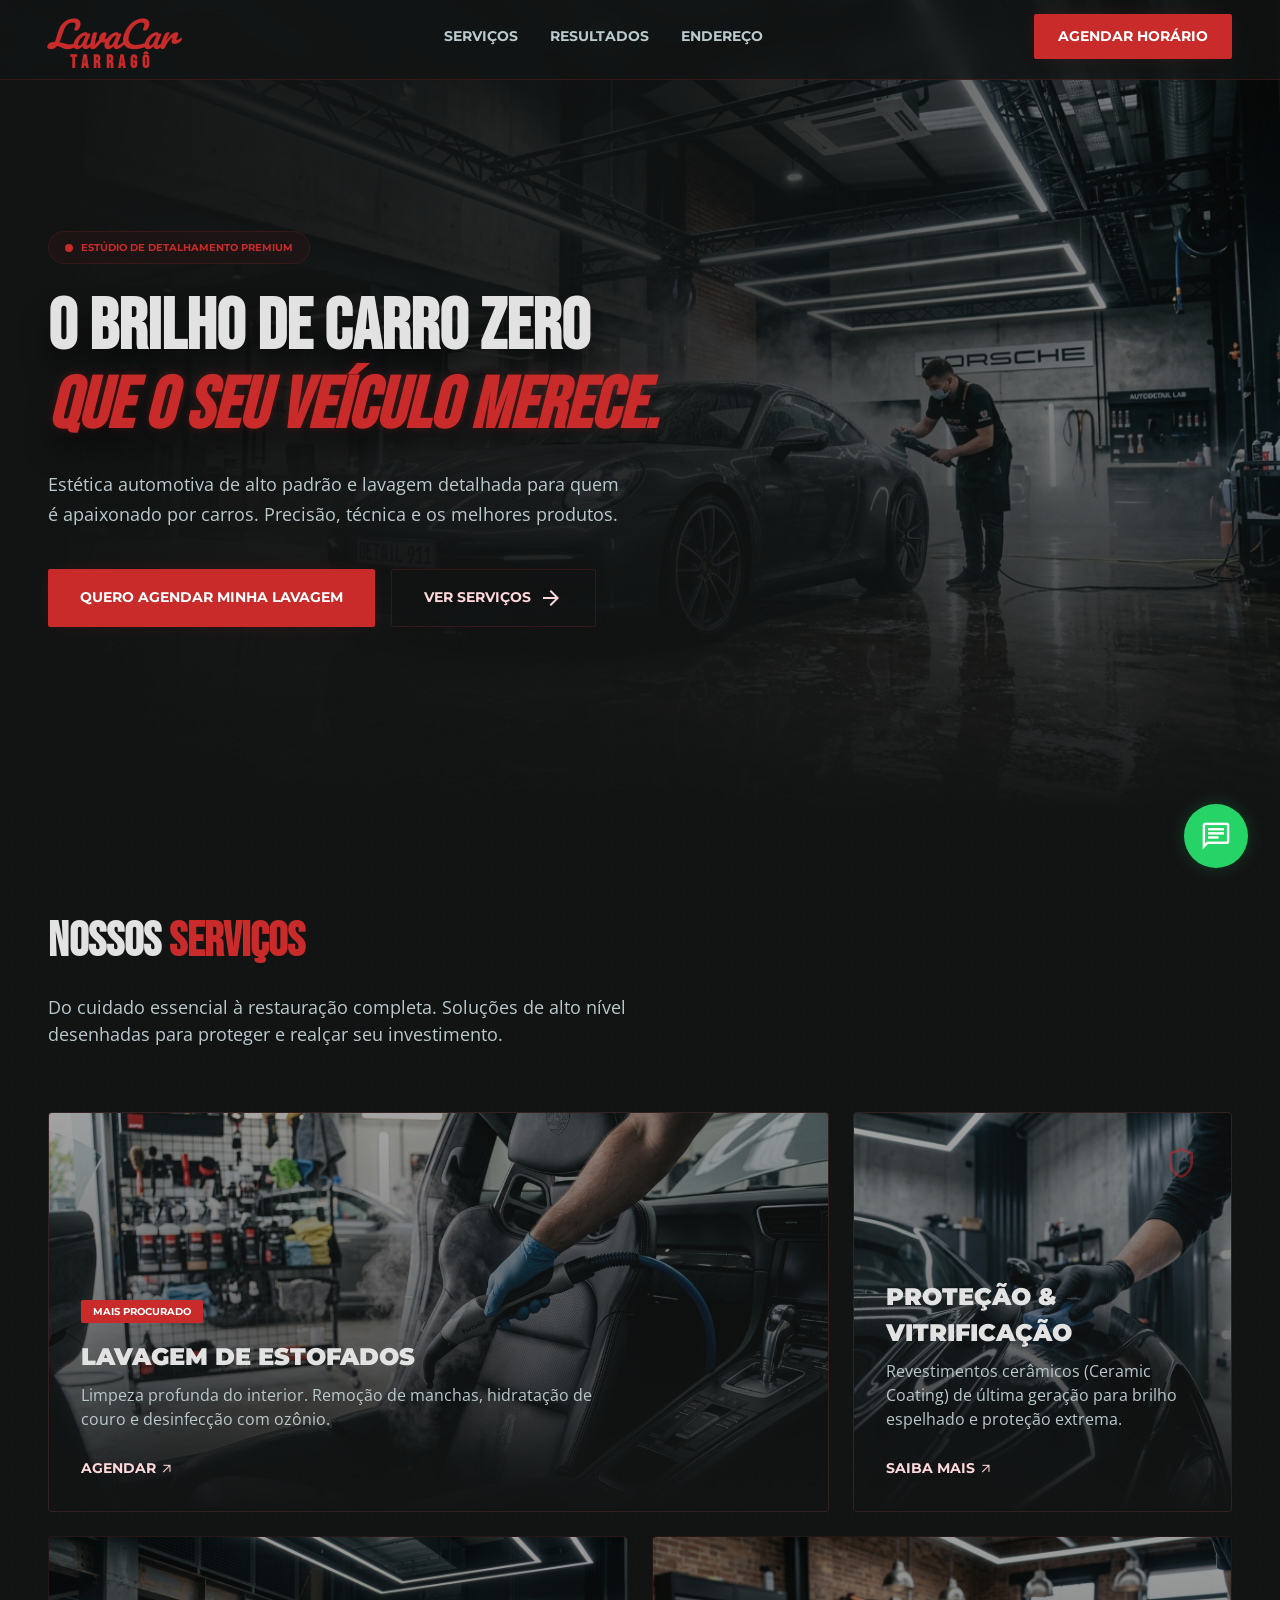
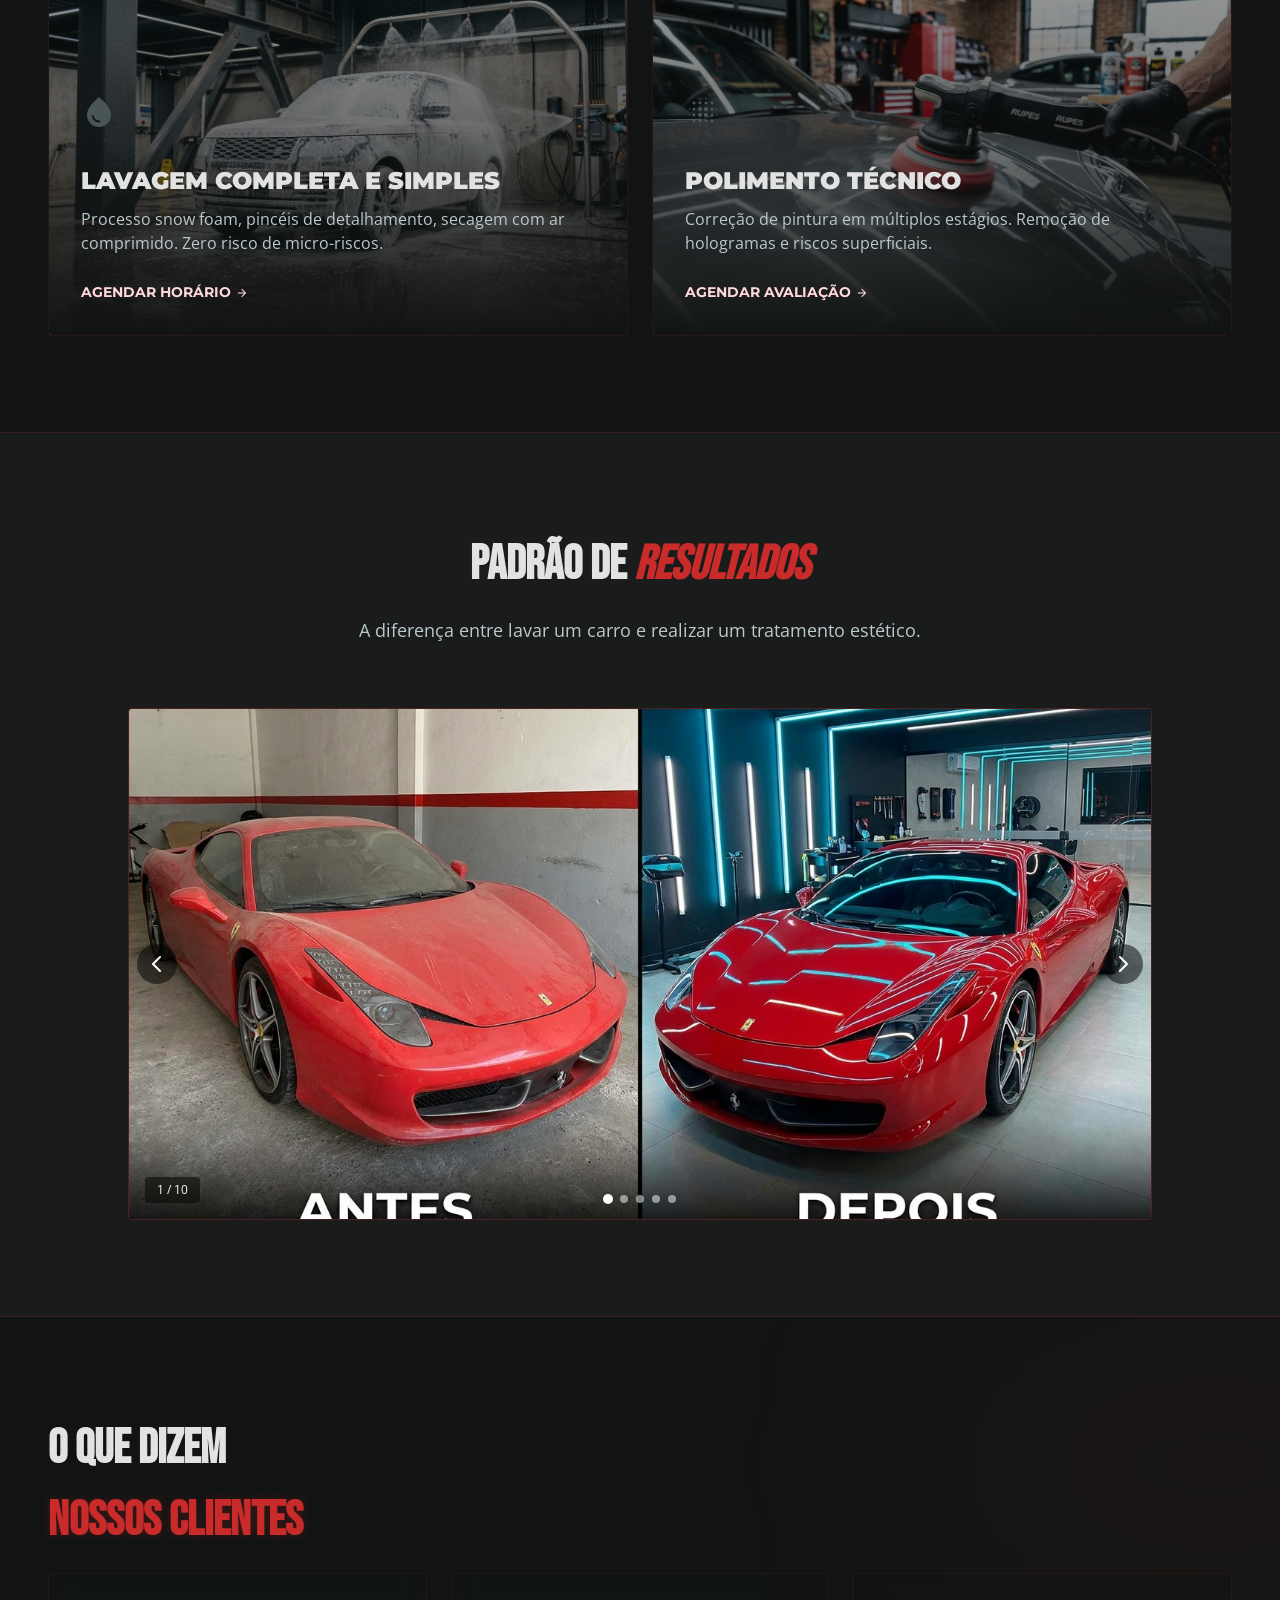
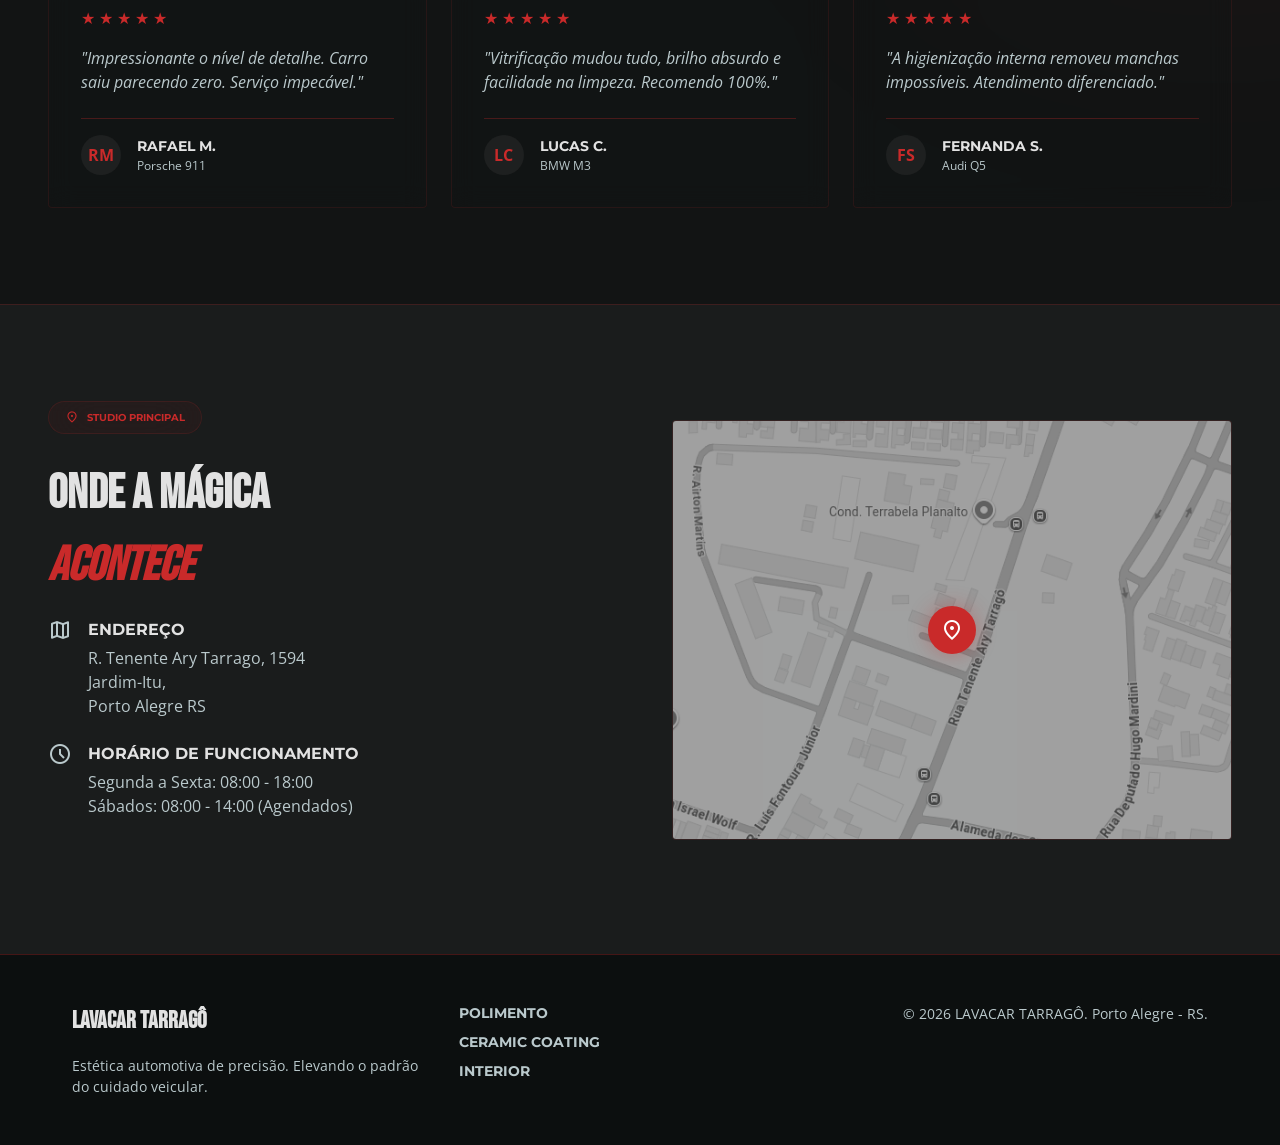
==== index.html @ db08a374 "feat: adiciona menu sanduiche" ====
<!DOCTYPE html>
<html lang="pt-BR">
<head>
<meta charset="UTF-8">
<meta name="viewport" content="width=device-width, initial-scale=1.0, viewport-fit=cover">
<title>Lavacar Tarragô | Estética Automotiva Premium</title>
<!-- Fonts & Icons -->
<link href="https://fonts.googleapis.com/css2?family=Bebas+Neue&family=Montserrat:wght@400;700;900&family=Open+Sans:wght@400;600;700&display=swap" rel="stylesheet">
<link href="https://fonts.googleapis.com/css2?family=Material+Symbols+Outlined:wght,FILL@100..700,0..1&display=swap" rel="stylesheet">
<link href="https://fonts.googleapis.com/css2?family=Pacifico&display=swap" rel="stylesheet">
<link rel="stylesheet" href="./src/css/reset.css">
<link rel="stylesheet" href="./src/css/style.css">
<link rel="stylesheet" href="./src/css/responsivo.css">
</head>
<body>

<!-- ===== HEADER ===== -->
<header id="header" class="header">
  <div class="container header-inner">
    <a href="#" class="logo-box">
      <span class="logo">LavaCar</span>
      <span class="logo2">TARRAGÔ</span>
    </a>
    <nav class="nav">
      <a href="#servicos" class="nav-link">Serviços</a>
      <a href="#resultados" class="nav-link">Resultados</a>
      <a href="#endereço" class="nav-link">Endereço</a>
    </nav>
    <button class="btn-primary desktop-only" data-wa="agendar horario">Agendar Horário</button>
    <button id="mobileBtn" class="btn-mobile"><span class="material-symbols-outlined">menu</span></button>
  </div>
</header>

<!-- ===== HERO ===== -->
<section class="hero">
  <div class="hero-bg">
    <div class="hero-overlay-b"></div>
    <div class="hero-overlay-t"></div>
    <img src="./src/imagens/landing.jpg" class="hero-img" alt="Carro sendo lavado">
  </div>
  <div class="container hero-content">
    <div class="hero-text">
      <div class="badge-brand">
        <span class="badge-dot"></span>
        <span class="badge-text">Estúdio de Detalhamento Premium</span>
      </div>
      <h1 class="hero-title">
        O brilho de carro zero <br>
        <span class="txt-brand txt-glow italic">que o seu veículo merece.</span>
      </h1>
      <p class="hero-desc">
        Estética automotiva de alto padrão e lavagem detalhada para quem é apaixonado por carros. 
        Precisão, técnica e os melhores produtos.
      </p>
      <div class="hero-actions">
        <button class="btn-primary btn-large" data-wa="quero agendar minha lavagem">Quero agendar minha lavagem</button>
        <a href="#servicos" class="btn-sec">
          Ver Serviços 
          <span class="material-symbols-outlined ico-arrow">arrow_forward</span>
        </a>
      </div>
    </div>
  </div>
</section>

<!-- ===== SERVICES ===== -->
<section class="sec-services carbon-bg" id="servicos">
  <div class="container">
    <div class="sec-header">
      <h2 class="sec-title">
        Nossos <span class="txt-brand">Serviços</span>
      </h2>
      <p class="sec-desc">
        Do cuidado essencial à restauração completa. Soluções de alto nível desenhadas para proteger e realçar seu investimento.
      </p>
    </div>
    <div class="services-grid">
      <!-- Higienização -->
      <div class="card-feat service-lg">
        <img src="./src/imagens/higienizacao.jpg" class="card-bg-img" alt="Higienização detalhada de estofados">
        <div class="card-overlay"></div>
        <div class="card-content">
          <div class="badge-primary">Mais Procurado</div>
          <h3 class="card-title">Lavagem de Estofados</h3>
          <p class="card-desc">Limpeza profunda do interior. Remoção de manchas, hidratação de couro e desinfecção com ozônio.</p>
          <button class="link-service" data-wa="quero agendar minha lavagem">Agendar <span class="material-symbols-outlined ico-sm">arrow_outward</span></button>
        </div>
      </div>
      <!-- Proteção -->
      <div class="glass-brand service-sm">
        <img src="./src/imagens/vitrificacao.jpg" class="card-bg-img" alt="Proteção e Vitrificação de pintura">
        <div class="card-overlay"></div>
        <div class="card-icon-top">
          <span class="material-symbols-outlined">shield</span>
        </div>
        <div class="card-content">
          <h3 class="card-title">Proteção &amp; Vitrificação</h3>
          <p class="card-desc">Revestimentos cerâmicos (Ceramic Coating) de última geração para brilho espelhado e proteção extrema.</p>
          <button class="link-service" data-wa="protecao e vitrificacao">Saiba Mais <span class="material-symbols-outlined ico-sm">arrow_outward</span></button>
        </div>
      </div>
      <!-- Lavagem Premium -->
      <div class="card-mini service-half">
        <img src="./src/imagens/lavagem.jpg" class="card-bg-img" alt="Lavagem Premium Detalhada">
        <div class="card-overlay"></div>
        <div class="card-content">
          <div class="ico-service">water_drop</div>
          <h3 class="card-title">Lavagem Completa e Simples</h3>
          <p class="card-desc">Processo snow foam, pincéis de detalhamento, secagem com ar comprimido. Zero risco de micro-riscos.</p>
          <button class="link-service" data-wa="agendar horario">Agendar horário <span class="material-symbols-outlined ico-sm">arrow_forward</span></button>
        </div>
      </div>
      <!-- Polimento -->
      <div class="card-mini service-half">
        <img src="./src/imagens/polimento.jpg" class="card-bg-img" alt="Polimento Técnico e Correção de Pintura">
        <div class="card-overlay"></div>
        <div class="card-content">
          <div class="ico-service">blur_on</div>
          <h3 class="card-title">Polimento Técnico</h3>
          <p class="card-desc">Correção de pintura em múltiplos estágios. Remoção de hologramas e riscos superficiais.</p>
          <button class="link-service" data-wa="agendar horario">Agendar avaliação <span class="material-symbols-outlined ico-sm">arrow_forward</span></button>
        </div>
      </div>
    </div>
  </div>
</section>

<!-- ===== BEFORE & AFTER ===== -->
<section class="sec-results" id="resultados">
  <div class="container">
    <div class="sec-header text-center">
      <h2 class="sec-title">
        Padrão de <span class="txt-brand italic">Resultados</span>
      </h2>
      <p class="sec-desc center">A diferença entre lavar um carro e realizar um tratamento estético.</p>
    </div>
    <div class="carousel-wrapper">
      <div class="carousel-container">
        <div id="carrosselTrack" class="carousel-track">
          <div class="slide"><img src="./src/imagens/antes-e-depois1.png" alt="Foto 1"><div class="slide-badge">1 / 10</div></div>
          <div class="slide"><img src="./src/imagens/antes-e-depois2.png" alt="Foto 2"><div class="slide-badge">2 / 10</div></div>
          <div class="slide"><img src="./src/imagens/antes-e-depois3.png" alt="Foto 3"><div class="slide-badge">3 / 10</div></div>
          <div class="slide"><img src="./src/imagens/antes-e-depois4.png" alt="Foto 4"><div class="slide-badge">4 / 10</div></div>
          <div class="slide"><img src="./src/imagens/antes-e-depois5.png" alt="Foto 5"><div class="slide-badge">5 / 10</div></div>
          <div class="slide"><img src="./src/imagens/antes-e-depois6.png" alt="Foto 6"><div class="slide-badge">6 / 10</div></div>
          <div class="slide"><img src="./src/imagens/antes-e-depois7.png" alt="Foto 7"><div class="slide-badge">7 / 10</div></div>
          <div class="slide"><img src="./src/imagens/antes-e-depois8.png" alt="Foto 8"><div class="slide-badge">8 / 10</div></div>
          <div class="slide"><img src="./src/imagens/antes-e-depois9.png" alt="Foto 9"><div class="slide-badge">9 / 10</div></div>
          <div class="slide"><img src="./src/imagens/antes-e-depois10.png" alt="Foto 10"><div class="slide-badge">10 / 10</div></div>
        </div>
        <button id="prevBtn" class="carousel-btn btn-prev" aria-label="Anterior"><svg fill="none" stroke="currentColor" viewBox="0 0 24 24"><path stroke-linecap="round" stroke-linejoin="round" stroke-width="2" d="M15 19l-7-7 7-7"/></svg></button>
        <button id="nextBtn" class="carousel-btn btn-next" aria-label="Próximo"><svg fill="none" stroke="currentColor" viewBox="0 0 24 24"><path stroke-linecap="round" stroke-linejoin="round" stroke-width="2" d="M9 5l7 7-7 7"/></svg></button>
        <div class="carousel-dots">
          <div class="dot active" data-idx="0"></div>
          <div class="dot" data-idx="1"></div>
          <div class="dot" data-idx="2"></div>
          <div class="dot" data-idx="3"></div>
          <div class="dot" data-idx="4"></div>
        </div>
      </div>
    </div>

  </div>
</section>

<!-- ===== TESTIMONIALS ===== -->
<section class="sec-testimonials" id="depoimentos">
  <div class="glow-bg"></div>
  <div class="container">
    <h2 class="sec-title">
      O que dizem <br><span class="txt-brand txt-glow">nossos clientes</span>
    </h2>
    <div class="testimonials-grid">
      <div class="card-testimonial">
        <div class="stars">★★★★★</div>
        <p class="testimonial-text">"Impressionante o nível de detalhe. Carro saiu parecendo zero. Serviço impecável."</p>
        <div class="author-info">
          <div class="author-avatar">RM</div>
          <div>
            <div class="author-name">Rafael M.</div>
            <div class="author-car">Porsche 911</div>
          </div>
        </div>
      </div>
      <div class="card-testimonial">
        <div class="stars">★★★★★</div>
        <p class="testimonial-text">"Vitrificação mudou tudo, brilho absurdo e facilidade na limpeza. Recomendo 100%."</p>
        <div class="author-info">
          <div class="author-avatar">LC</div>
          <div>
            <div class="author-name">Lucas C.</div>
            <div class="author-car">BMW M3</div>
          </div>
        </div>
      </div>
      <div class="card-testimonial">
        <div class="stars">★★★★★</div>
        <p class="testimonial-text">"A higienização interna removeu manchas impossíveis. Atendimento diferenciado."</p>
        <div class="author-info">
          <div class="author-avatar">FS</div>
          <div>
            <div class="author-name">Fernanda S.</div>
            <div class="author-car">Audi Q5</div>
          </div>
        </div>
      </div>
    </div>
  </div>
</section>

<!-- ===== LOCATIONS ===== -->
<section class="sec-location" id="endereço">
  <div class="container">
    <div class="location-grid">
      <div>
        <div class="badge-brand">
          <span class="material-symbols-outlined txt-brand ico-sm">location_on</span>
          <span class="badge-text">Studio Principal</span>
        </div>
        <h2 class="sec-title">
          Onde a mágica <br><span class="txt-brand italic">Acontece</span>
        </h2>
        <div class="info-list">
          <div class="info-item">
            <span class="material-symbols-outlined txt-light">map</span>
            <div>
              <h4 class="info-label">Endereço</h4>
              <p class="txt-light">R. Tenente Ary Tarrago, 1594<br> Jardim-Itu,<br>Porto Alegre RS</p>
            </div>
          </div>
          <div class="info-item">
            <span class="material-symbols-outlined txt-light">schedule</span>
            <div>
              <h4 class="info-label">Horário de Funcionamento</h4>
              <p class="txt-light">Segunda a Sexta: 08:00 - 18:00<br>Sábados: 08:00 - 14:00 (Agendados)</p>
            </div>
          </div>
        </div>
      </div>
      <div class="map-area">
        <img src="./src/imagens/mapa.png" class="map-img" alt="Mapa">
        <div class="map-pin">
          <div class="pin-icon animate-bounce">
            <span class="material-symbols-outlined">location_on</span>
          </div>
        </div>
      </div>
    </div>
  </div>
</section>

<!-- ===== FOOTER ===== -->
<footer class="footer">
  <div class="container footer-grid">
    <div>
      <div class="footer-logo">LAVACAR TARRAGÔ</div>
      <p class="footer-desc">Estética automotiva de precisão. Elevando o padrão do cuidado veicular.</p>
    </div>
    <div class="footer-links">
      <button class="link-footer" data-wa="agendar horario">Polimento</button>
      <button class="link-footer" data-wa="protecao e vitrificacao">Ceramic Coating</button>
      <button class="link-footer" data-wa="quero agendar minha lavagem">Interior</button>
    </div>
    <div class="footer-copy">© 2026 LAVACAR TARRAGÔ. Porto Alegre - RS.</div>
  </div>
</footer>

<!-- ===== WHATSAPP FAB ===== -->
<button id="waFab" class="fab-wa" data-wa="agendar horario"><span class="material-symbols-outlined ico-wa">chat</span></button>

<script src="./src/js/index.js"></script>
</body>
</html>
---- src/css/style.css ----
/* ===== DESIGN SYSTEM & VARIABLES ===== */
:root {
  --color-brand-rgb: 201, 42, 42;
  --color-brand: rgb(var(--color-brand-rgb));
  --color-brand-hover: #e03131;
  --color-brand-dark: #2b0c10;
  --color-brand-light: #ffd8db;
  --color-bg-dark: #121414;
  --color-bg-card: #1e2020;
  --color-bg-surface-low: #1a1c1c;
  --color-text: #e2e2e2;
  --color-text-muted: #bac9cc;
}

/* Reset */
* {
  margin: 0;
  padding: 0;
  box-sizing: border-box;
}

html {
  scroll-behavior: smooth;
}

body {
  font-family: 'Open Sans', sans-serif;
  background-color: var(--color-bg-dark);
  color: var(--color-text);
  overflow-x: hidden;
  -webkit-font-smoothing: antialiased;
}

/* Base Layout Container */
.container {
  max-width: 1280px;
  margin: 0 auto;
  padding: 0 16px;
  width: 100%;
}

/* Typography & Utility Classes */
.font-bebas { font-family: 'Bebas Neue', cursive; }
.font-mont { font-family: 'Montserrat', sans-serif; }
.txt-brand { color: var(--color-brand); }
.txt-light { color: var(--color-text-muted); }
.txt-glow { text-shadow: 0 0 10px rgba(var(--color-brand-rgb), 0.25); }
.box-glow { box-shadow: 0 0 20px -5px rgba(var(--color-brand-rgb), 0.18); }
.italic { font-style: italic; }
.uppercase { text-transform: uppercase; }
.text-center { text-align: center; }

.carbon-bg {
  background-image: radial-gradient(rgba(var(--color-brand-rgb), 0.06) 1px, transparent 1px);
  background-size: 24px 24px;
}

.glass-brand {
  background: rgba(var(--color-brand-rgb), 0.05);
  backdrop-filter: blur(16px);
  border: 1px solid rgba(var(--color-brand-rgb), 0.15);
}

/* Header */
.header {
  position: fixed;
  top: 0;
  left: 0;
  width: 100%;
  z-index: 40;
  background-color: rgba(18, 20, 20, 0.8);
  backdrop-filter: blur(12px);
  border-bottom: 1px solid rgba(var(--color-brand-rgb), 0.2);
  transition: all 0.3s ease;
  height: 5rem;
}

.header.scrolled {
  background-color: rgba(18, 20, 20, 0.95);
}

.header-inner {
  display: flex;
  justify-content: space-between;
  align-items: center;
}

.logo-box {
  display: inline-flex;
  flex-direction: column;
  align-items: flex-start;
  text-decoration: none;
  line-height: 1;
}

.logo {
  font-family: "Pacifico", cursive;
  font-size: 26px;
  font-style: italic;
  letter-spacing: -0.03em;
  color: var(--color-brand);
  line-height: 1;
  padding-top: 1rem;
}

.logo2 {
  font-family: 'Bebas Neue', cursive;
  font-size: 14px;
  color: var(--color-brand);
  text-transform: uppercase;
  line-height: 1;
  margin-top: 2px;
  padding-left: 1.4rem;
  font-weight: 700
}

.nav {
  display: none;
  align-items: center;
  gap: 32px;
}

.nav-link {
  font-family: 'Montserrat', sans-serif;
  font-size: 14px;
  font-weight: 700;
  text-transform: uppercase;
  color: var(--color-text-muted);
  text-decoration: none;
  transition: color 0.3s ease;
}

.nav-link:hover {
  color: var(--color-brand);
}

.desktop-only {
  display: none;
}

.btn-mobile {
  display: inline-flex;
  color: var(--color-brand);
  background: none;
  border: none;
  padding: 8px;
  cursor: pointer;
}

/* Buttons */
.btn-primary {
  display: inline-flex;
  align-items: center;
  justify-content: center;
  background-color: var(--color-brand);
  color: #ffffff;
  font-family: 'Montserrat', sans-serif;
  font-size: 14px;
  font-weight: 700;
  text-transform: uppercase;
  padding: 12px 24px;
  border-radius: 2px;
  transition: all 0.3s ease;
  box-shadow: 0 0 20px -5px rgba(var(--color-brand-rgb), 0.2);
  border: none;
  cursor: pointer;
  text-decoration: none;
}

.btn-primary:hover {
  background-color: var(--color-brand-hover);
}

.btn-large {
  padding: 16px 32px;
}

.btn-sec {
  display: inline-flex;
  align-items: center;
  justify-content: center;
  background: rgba(18, 20, 20, 0.4);
  backdrop-filter: blur(12px);
  border: 1px solid rgba(var(--color-brand-rgb), 0.2);
  color: var(--color-brand-light);
  font-family: 'Montserrat', sans-serif;
  font-size: 14px;
  font-weight: 700;
  text-transform: uppercase;
  padding: 16px 32px;
  border-radius: 2px;
  transition: all 0.3s ease;
  text-decoration: none;
}

.btn-sec:hover {
  background-color: rgba(var(--color-brand-rgb), 0.08);
  color: var(--color-brand);
  border-color: var(--color-brand);
}

/* Hero Section */
.hero {
  position: relative;
  min-height: 90vh;
  display: flex;
  align-items: center;
  padding-top: 112px;
  padding-bottom: 64px;
  overflow: hidden;
}

.hero-bg {
  position: absolute;
  inset: 0;
  z-index: 0;
}

.hero-overlay-b {
  position: absolute;
  inset: 0;
  background: linear-gradient(to bottom, transparent, rgba(18, 20, 20, 0.8), #121414);
  z-index: 10;
}

.hero-overlay-t {
  position: absolute;
  inset: 0;
  background: linear-gradient(to top, #121414, transparent, transparent);
  z-index: 10;
}

.hero-img {
  width: 100%;
  height: 100%;
  object-fit: cover;
  object-position: 70% center;
  opacity: 0.65;
}

.hero-content {
  position: relative;
  z-index: 20;
}

.hero-text {
  max-width: 672px;
}

.badge-brand {
  display: inline-flex;
  align-items: center;
  gap: 8px;
  padding: 8px 16px;
  border-radius: 9999px;
  background-color: rgba(var(--color-brand-rgb), 0.06);
  backdrop-filter: blur(24px);
  border: 1px solid rgba(var(--color-brand-rgb), 0.15);
  margin-bottom: 24px;
}

.badge-dot {
  width: 8px;
  height: 8px;
  border-radius: 50%;
  background-color: var(--color-brand);
  animation: pulse 2s cubic-bezier(0.4, 0, 0.6, 1) infinite;
}

.badge-text {
  font-family: 'Montserrat', sans-serif;
  font-size: 10px;
  font-weight: 700;
  color: var(--color-brand);
  text-transform: uppercase;
}

.badge-primary {
  display: inline-block;
  background-color: var(--color-brand);
  color: #ffffff;
  font-family: 'Montserrat', sans-serif;
  font-size: 10px;
  font-weight: 700;
  text-transform: uppercase;
  padding: 4px 12px;
  border-radius: 2px;
  margin-bottom: 16px;
}

.hero-title {
  font-family: 'Bebas Neue', cursive;
  font-size: 48px;
  color: #e2e2e2;
  text-transform: uppercase;
  margin-bottom: 24px;
  filter: drop-shadow(0 20px 13px rgba(0, 0, 0, 0.5));
  line-height: 1.1;
}

.hero-desc {
  font-size: 18px;
  line-height: 1.625;
  color: var(--color-text-muted);
  margin-bottom: 40px;
  max-width: 576px;
}

.hero-actions {
  display: flex;
  flex-direction: column;
  gap: 16px;
}

/* Services Section */
.sec-services {
  padding: 96px 0;
  background-color: var(--color-bg-dark);
}

.sec-header {
  margin-bottom: 64px;
}

.sec-title {
  font-family: 'Bebas Neue', cursive;
  font-size: 36px;
  color: #e2e2e2;
  text-transform: uppercase;
  margin-bottom: 16px;
}

.sec-desc {
  font-size: 18px;
  color: var(--color-text-muted);
  max-width: 672px;
}

.sec-desc.center {
  margin: 0 auto;
}

.services-grid {
  display: grid;
  grid-template-columns: 1fr;
  gap: 24px;
}

.card-feat, .card-mini, .service-sm {
  position: relative;
  min-height: 400px;
  overflow: hidden;
  border-radius: 4px;
  border: 1px solid rgba(var(--color-brand-rgb), 0.12);
  display: flex;
  flex-direction: column;
  justify-content: flex-end;
  padding: 32px;
  background-color: var(--color-bg-card);
  transition: all 0.3s ease;
}

.card-mini {
  background: rgba(18, 20, 20, 0.4);
  backdrop-filter: blur(12px);
}

.card-mini:hover {
  background-color: #1e2020;
  border-color: rgba(var(--color-brand-rgb), 0.25);
}

.card-feat:hover {
  border-color: rgba(var(--color-brand-rgb), 0.25);
}

.card-bg-img {
  position: absolute;
  inset: 0;
  width: 100%;
  height: 100%;
  object-fit: cover;
  opacity: 0.6;
  transition: transform 0.5s ease;
  z-index: 0;
}

.card-feat:hover .card-bg-img,
.glass-brand:hover .card-bg-img,
.card-mini:hover .card-bg-img {
  transform: scale(1.05);
}

.card-overlay {
  position: absolute;
  inset: 0;
  background: linear-gradient(to top, #121414, rgba(18, 20, 20, 0.3), transparent);
  z-index: 10;
}

.card-content {
  position: relative;
  z-index: 20;
}

.card-icon-top {
  position: absolute;
  top: 32px;
  right: 32px;
  color: var(--color-brand);
  opacity: 0.5;
  transition: opacity 0.3s ease;
  z-index: 20;
}

.card-icon-top .material-symbols-outlined {
  font-size: 36px;
}

.glass-brand:hover .card-icon-top {
  opacity: 1;
}

.card-title {
  font-family: 'Montserrat', sans-serif;
  font-size: 24px;
  font-weight: 900;
  color: #e2e2e2;
  text-transform: uppercase;
  margin-bottom: 8px;
}

.card-desc {
  font-size: 16px;
  color: var(--color-text-muted);
  margin-bottom: 24px;
  max-width: 512px;
}

.ico-service {
  color: #4a5558;
  margin-bottom: 24px;
  transition: color 0.3s ease;
}

.card-mini:hover .ico-service {
  color: var(--color-brand);
}

.ico-service::before {
  content: attr(data-icon);
  font-family: 'Material Symbols Outlined';
  font-size: 36px;
  font-variation-settings: 'FILL' 1;
}

.link-service {
  display: inline-flex;
  align-items: center;
  color: var(--color-brand-light);
  font-family: 'Montserrat', sans-serif;
  font-size: 14px;
  font-weight: 700;
  text-transform: uppercase;
  transition: color 0.3s ease;
  background: none;
  border: none;
  cursor: pointer;
  gap: 4px;
}

.link-service:hover {
  color: var(--color-brand);
}

/* Results Carousel Section */
.sec-results {
  padding: 96px 0;
  background-color: var(--color-bg-surface-low);
  border-top: 1px solid rgba(var(--color-brand-rgb), 0.2);
  border-bottom: 1px solid rgba(var(--color-brand-rgb), 0.2);
}

.carousel-wrapper {
  position: relative;
  width: 100%;
  aspect-ratio: 16 / 9;
  border-radius: 4px;
  overflow: hidden;
  border: 1px solid rgba(var(--color-brand-rgb), 0.3);
  margin: 0 auto;
  max-width: 1024px;
}

.carousel-container {
  position: relative;
  width: 100%;
  height: 100%;
  overflow: hidden;
}

.carousel-track {
  display: flex;
  transition: transform 0.5s ease-out;
  height: 100%;
}

.slide {
  min-width: 100%;
  height: 100%;
  position: relative;
  flex-shrink: 0;
}

.slide img {
  width: 100%;
  height: 100%;
  object-fit: cover;
}

.slide-badge {
  position: absolute;
  bottom: 16px;
  left: 16px;
  background-color: rgba(0, 0, 0, 0.5);
  backdrop-filter: blur(4px);
  padding: 4px 12px;
  border-radius: 4px;
  color: #ffffff;
  font-size: 12px;
}

.carousel-btn {
  position: absolute;
  top: 50%;
  transform: translateY(-50%);
  background-color: rgba(0, 0, 0, 0.5);
  color: #ffffff;
  border-radius: 50%;
  padding: 8px;
  border: none;
  cursor: pointer;
  z-index: 10;
  width: 40px;
  height: 40px;
  display: flex;
  align-items: center;
  justify-content: center;
  transition: background-color 0.3s ease;
}

.carousel-btn svg {
  width: 24px;
  height: 24px;
}

.carousel-btn:hover {
  background-color: rgba(0, 0, 0, 0.7);
}

.btn-prev { left: 8px; }
.btn-next { right: 8px; }

.carousel-dots {
  position: absolute;
  bottom: 16px;
  left: 50%;
  transform: translateX(-50%);
  display: flex;
  gap: 8px;
  z-index: 10;
}

.dot {
  width: 8px;
  height: 8px;
  border-radius: 50%;
  background-color: rgba(255, 255, 255, 0.5);
  cursor: pointer;
  transition: all 0.3s ease;
}

.dot.active {
  background-color: #ffffff;
  transform: scale(1.25);
}

/* Testimonials Section */
.sec-testimonials {
  padding: 96px 0;
  background-color: var(--color-bg-dark);
  position: relative;
  overflow: hidden;
}

.glow-bg {
  position: absolute;
  right: -20%;
  top: 0;
  width: 50%;
  height: 50%;
  background-color: rgba(var(--color-brand-rgb), 0.05);
  filter: blur(120px);
  border-radius: 50%;
  pointer-events: none;
}

.testimonials-grid {
  display: grid;
  grid-template-columns: 1fr;
  gap: 24px;
}

.card-testimonial {
  background: rgba(18, 20, 20, 0.4);
  backdrop-filter: blur(12px);
  border: 1px solid rgba(var(--color-brand-rgb), 0.12);
  padding: 32px;
  border-radius: 4px;
  display: flex;
  flex-direction: column;
  justify-content: space-between;
}

.stars {
  display: flex;
  color: var(--color-brand);
  margin-bottom: 16px;
  letter-spacing: 4px;
}

.testimonial-text {
  font-size: 16px;
  color: var(--color-text-muted);
  font-style: italic;
  margin-bottom: 24px;
}

.author-info {
  display: flex;
  align-items: center;
  gap: 16px;
  border-top: 1px solid rgba(var(--color-brand-rgb), 0.3);
  padding-top: 16px;
}

.author-avatar {
  width: 40px;
  height: 40px;
  border-radius: 50%;
  background-color: var(--color-bg-card);
  display: flex;
  align-items: center;
  justify-content: center;
  color: var(--color-brand);
  font-weight: 700;
}

.author-name {
  font-family: 'Montserrat', sans-serif;
  font-weight: 700;
  color: #e2e2e2;
  text-transform: uppercase;
  font-size: 14px;
}

.author-car {
  color: var(--color-text-muted);
  font-size: 12px;
}

/* Location Section */
.sec-location {
  padding: 96px 0;
  background-color: var(--color-bg-surface-low);
  border-top: 1px solid rgba(var(--color-brand-rgb), 0.2);
}

.location-grid {
  display: grid;
  grid-template-columns: 1fr;
  gap: 64px;
  align-items: center;
}

.info-list {
  display: flex;
  flex-direction: column;
  gap: 24px;
  margin-bottom: 40px;
}

.info-item {
  display: flex;
  gap: 16px;
}

.info-label {
  font-family: 'Montserrat', sans-serif;
  font-weight: 700;
  color: #e2e2e2;
  text-transform: uppercase;
  margin-bottom: 4px;
}

.map-area {
  aspect-ratio: 4 / 3;
  background-color: var(--color-bg-card);
  border-radius: 4px;
  border: 1px solid rgba(var(--color-brand-rgb), 0.12);
  position: relative;
  overflow: hidden;
}

.map-img {
  width: 100%;
  height: 100%;
  object-fit: cover;
  opacity: 0.6;
  filter: grayscale(100%);
  transition: opacity 0.5s ease;
}

.map-area:hover .map-img {
  opacity: 0.8;
}

.map-pin {
  position: absolute;
  top: 50%;
  left: 50%;
  transform: translate(-50%, -50%);
  display: flex;
  flex-direction: column;
  align-items: center;
}

.pin-icon {
  width: 48px;
  height: 48px;
  background-color: var(--color-brand);
  color: #ffffff;
  border-radius: 50%;
  display: flex;
  align-items: center;
  justify-content: center;
  box-shadow: 0 0 20px rgba(var(--color-brand-rgb), 0.35);
}

/* Footer Section */
.footer {
  width: 100%;
  padding: 48px 24px;
  background-color: #0c0f0f;
  border-top: 1px solid rgba(var(--color-brand-rgb), 0.3);
  color: var(--color-text-muted);
}

.footer-grid {
  display: grid;
  grid-template-columns: 1fr;
  gap: 24px;
}

.footer-logo {
  font-family: 'Bebas Neue', cursive;
  font-size: 24px;
  font-weight: 900;
  color: #e2e2e2;
  text-transform: uppercase;
  margin-bottom: 16px;
}

.footer-desc {
  font-size: 14px;
}

.footer-links {
  display: flex;
  flex-direction: column;
  gap: 8px;
}

.link-footer {
  font-family: 'Montserrat', sans-serif;
  font-size: 14px;
  font-weight: 700;
  text-transform: uppercase;
  color: inherit;
  transition: color 0.3s ease;
  text-align: left;
  background: none;
  border: none;
  cursor: pointer;
}

.link-footer:hover {
  color: var(--color-brand);
}

.footer-copy {
  font-size: 14px;
}

/* WA Floating Action Button */
.fab-wa {
  position: fixed;
  bottom: 32px;
  right: 32px;
  z-index: 50;
  width: 64px;
  height: 64px;
  background-color: #25d366;
  border-radius: 50%;
  display: flex;
  align-items: center;
  justify-content: center;
  color: #ffffff;
  box-shadow: 0 0 20px -5px rgba(37, 211, 102, 0.4);
  transition: all 0.3s ease;
  cursor: pointer;
  border: none;
}

.fab-wa:hover {
  transform: scale(1.1);
  background-color: #128c7e;
}

.fab-wa:hover .ico-wa {
  transform: rotate(12deg);
}

.ico-wa {
  font-size: 32px !important;
  transition: transform 0.3s ease;
}

.ico-arrow {
  margin-left: 8px;
  transition: transform 0.3s ease;
}

.btn-sec:hover .ico-arrow {
  transform: translateX(4px);
}

.ico-sm {
  font-size: 14px !important;
}

/* Animations */
.animate-bounce {
  animation: bounce 1s infinite;
}

@keyframes bounce {
  0%, 100% { transform: translateY(0); }
  50% { transform: translateY(-10px); }
}

@keyframes pulse {
  0%, 100% { opacity: 1; }
  50% { opacity: 0.5; }
}
---- src/css/responsivo.css ----
/* ===== MOBILE MENU & RESPONSIVE BREAKPOINTS ===== */

/* Mobile Navigation Menu */
@media (max-width: 767px) {
  .nav {
    display: flex;
    flex-direction: column;
    position: absolute;
    top: 100%;
    left: 0;
    width: 100%;
    background-color: rgba(18, 20, 20, 0.98);
    backdrop-filter: blur(16px);
    border-bottom: 1px solid rgba(var(--color-brand-rgb), 0.2);
    padding: 24px 32px;
    gap: 20px;
    transform: translateY(-20px);
    opacity: 0;
    visibility: hidden;
    transition: all 0.3s ease-in-out;
    box-shadow: 0 10px 30px rgba(0, 0, 0, 0.8);
  }

  .nav.active {
    opacity: 1;
    visibility: visible;
    transform: translateY(0);
  }

  .nav-link {
    font-size: 16px;
    padding: 8px 0;
    border-bottom: 1px solid rgba(255, 255, 255, 0.05);
    width: 100%;
  }

  .nav-link:last-child {
    border-bottom: none;
  }
}

/* ===== MEDIA QUERIES (Responsive Breakpoints) ===== */
@media (min-width: 640px) {
  .hero-actions {
    flex-direction: row;
  }
}

@media (min-width: 768px) {
  .container {
    padding: 0 48px;
  }
  
  .logo {
    font-size: 36px;
  }
  
  .logo2 {
    font-size: 18px;
    letter-spacing: 0.28em;
  }
  
  .nav {
    display: flex;
    flex-direction: row;
    position: static;
    background-color: transparent;
    backdrop-filter: none;
    border-bottom: none;
    padding: 0;
    gap: 32px;
    opacity: 1;
    visibility: visible;
    transform: none;
    box-shadow: none;
  }

  .nav-link {
    font-size: 14px;
    padding: 0;
    border-bottom: none;
    width: auto;
  }
  
  .desktop-only {
    display: inline-flex;
  }
  
  .btn-mobile {
    display: none;
  }
  
  .hero-overlay-b {
    background: linear-gradient(to right, #121414, rgba(18, 20, 20, 0.8), transparent);
  }
  
  .hero-img {
    object-position: center;
  }
  
  .hero-title {
    font-size: 72px;
  }
  
  .sec-title {
    font-size: 48px;
  }
  
  .services-grid {
    grid-template-columns: repeat(12, 1fr);
  }
  
  .service-lg {
    grid-column: span 8;
  }
  
  .service-sm {
    grid-column: span 4;
  }
  
  .service-half {
    grid-column: span 6;
  }
  
  .carousel-wrapper {
    aspect-ratio: 2 / 1;
  }
  
  .testimonials-grid {
    grid-template-columns: repeat(3, 1fr);
  }
  
  .location-grid {
    grid-template-columns: 1fr 1fr;
  }
  
  .footer-grid {
    grid-template-columns: repeat(3, 1fr);
  }
  
  .footer-copy {
    text-align: right;
  }
}
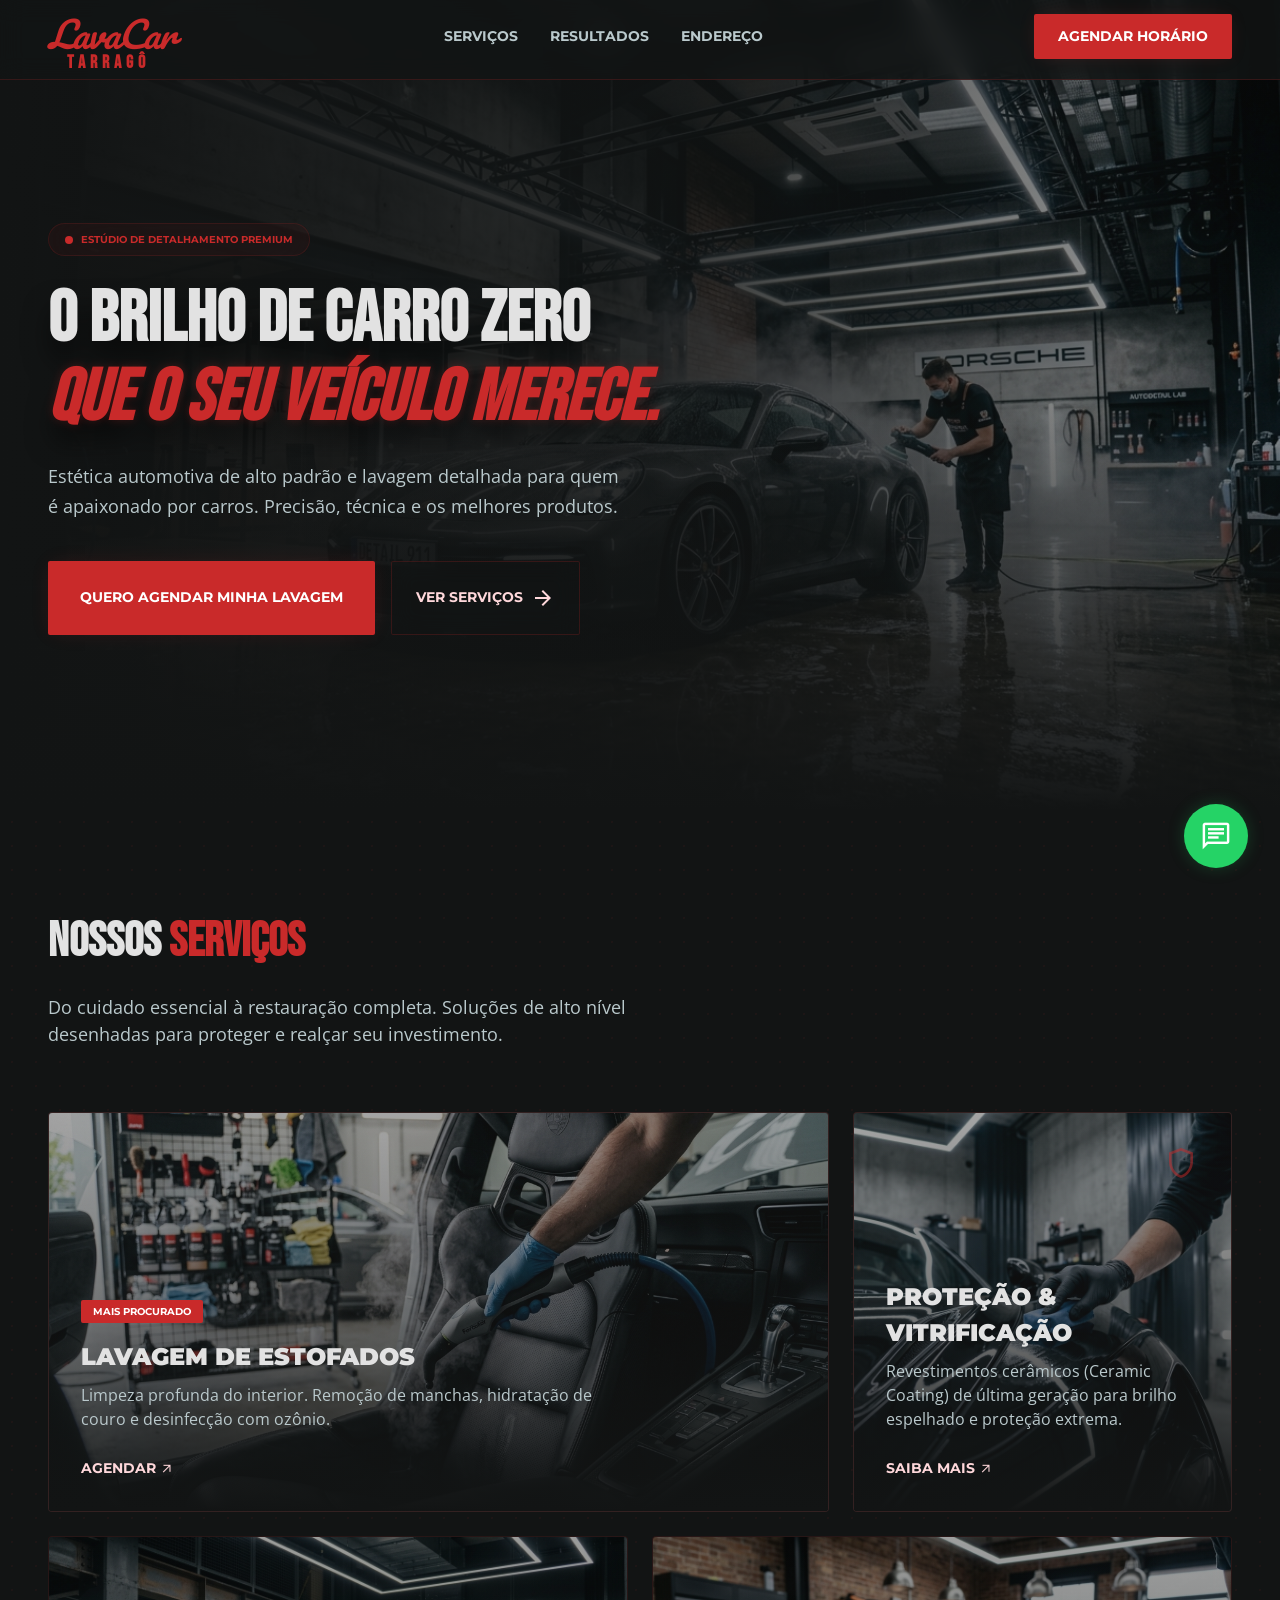
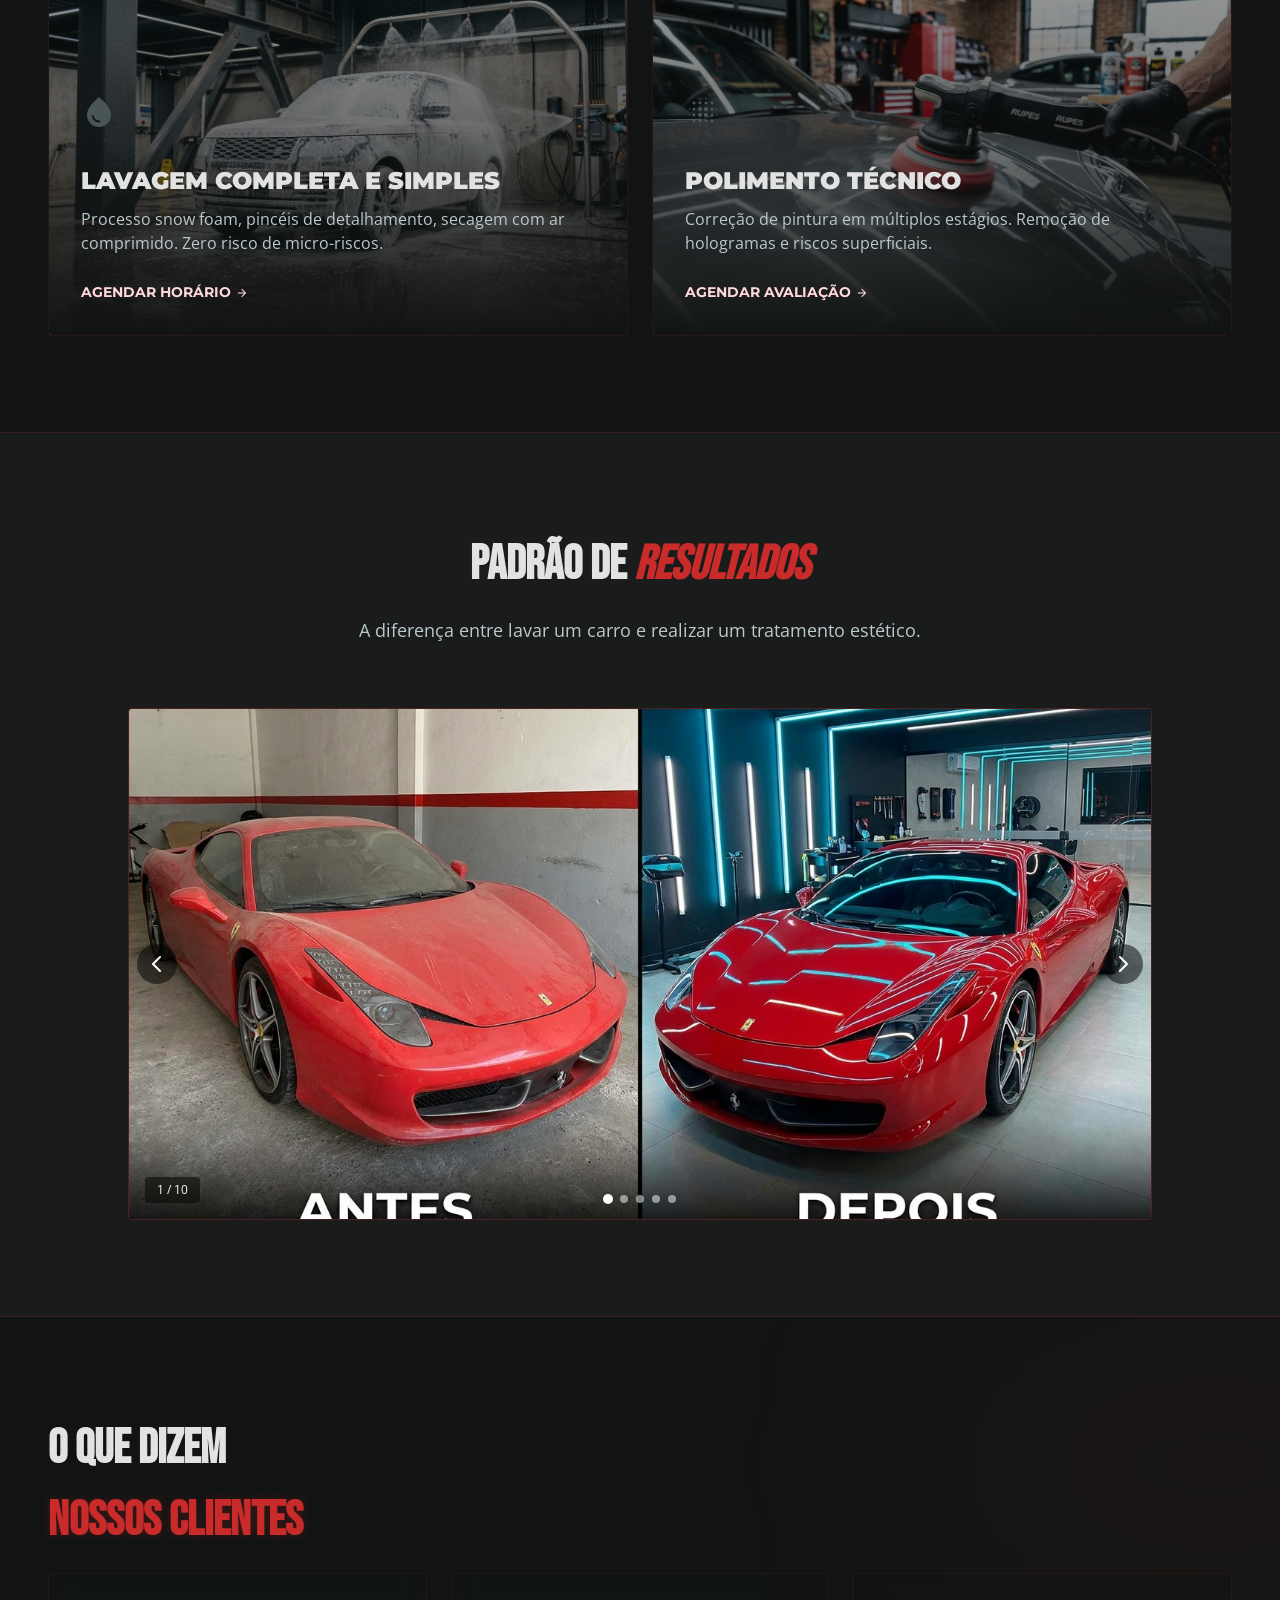
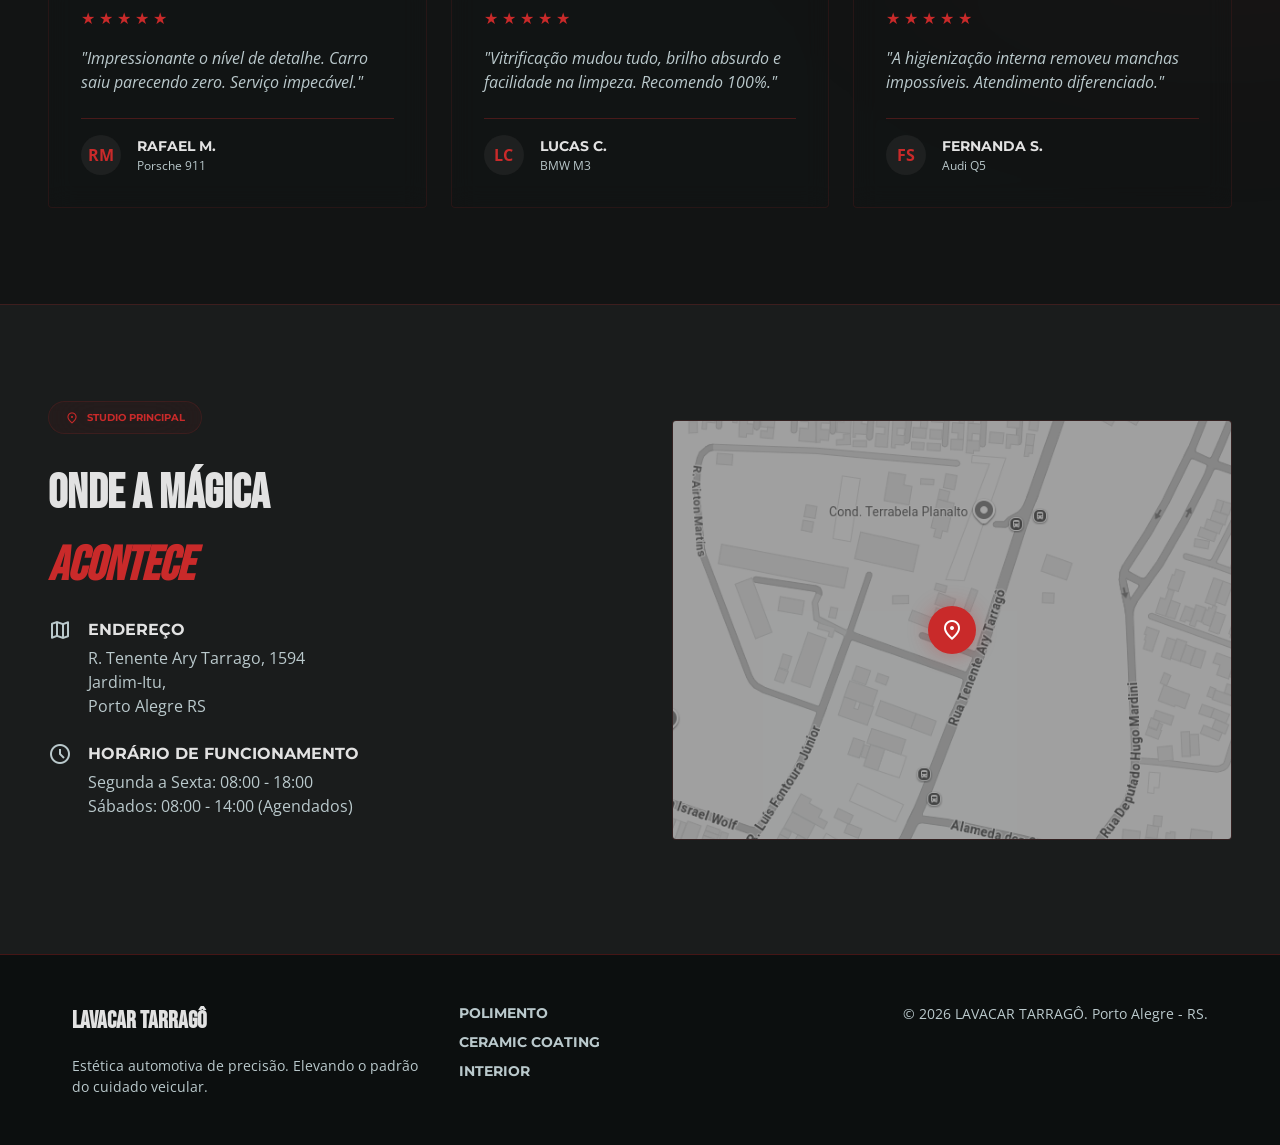
==== commit 3ed7393b: "feat: responsividade do header" ====
--- a/index.html
+++ b/index.html
@@ -26,8 +26,10 @@
       <a href="#resultados" class="nav-link">Resultados</a>
       <a href="#endereço" class="nav-link">Endereço</a>
     </nav>
-    <button class="btn-primary desktop-only" data-wa="agendar horario">Agendar Horário</button>
-    <button id="mobileBtn" class="btn-mobile"><span class="material-symbols-outlined">menu</span></button>
+    <div class="header-actions">
+      <button class="btn-primary btn-header" data-wa="agendar horario">Agendar Horário</button>
+      <button id="mobileBtn" class="btn-mobile" aria-label="Abrir Menu"><span class="material-symbols-outlined">menu</span></button>
+    </div>
   </div>
 </header>
 
--- a/src/css/style.css
+++ b/src/css/style.css
@@ -110,8 +110,15 @@
   text-transform: uppercase;
   line-height: 1;
   margin-top: 2px;
-  padding-left: 1.4rem;
-  font-weight: 700
+  padding-left: 1.2rem;
+  font-weight: 700;
+  letter-spacing: 0.25em;
+}
+
+.header-actions {
+  display: flex;
+  align-items: center;
+  gap: 12px;
 }
 
 .nav {
@@ -143,7 +150,7 @@
   color: var(--color-brand);
   background: none;
   border: none;
-  padding: 8px;
+  padding: 1.6rem;
   cursor: pointer;
 }
 
@@ -187,7 +194,7 @@
   font-size: 14px;
   font-weight: 700;
   text-transform: uppercase;
-  padding: 16px 32px;
+  padding: 24px;
   border-radius: 2px;
   transition: all 0.3s ease;
   text-decoration: none;
--- a/src/css/responsivo.css
+++ b/src/css/responsivo.css
@@ -1,10 +1,40 @@
 /* ===== MOBILE MENU & RESPONSIVE BREAKPOINTS ===== */
 
-/* Mobile Navigation Menu */
+/* Mobile Navigation Menu & Header Actions */
 @media (max-width: 767px) {
+  .header-actions {
+    display: flex;
+    align-items: center;
+    gap: 12px; /* Distância uniforme de 12px entre o botão e o menu hambúrguer */
+  }
+
+  .btn-header {
+    display: inline-flex;
+    align-items: center;
+    justify-content: center;
+    padding: 8px 14px;
+    font-size: 11px;
+    letter-spacing: 0.02em;
+    white-space: nowrap;
+    border-radius: 2px;
+  }
+
+  .btn-mobile {
+    display: inline-flex;
+    align-items: center;
+    justify-content: center;
+    padding: 6px;
+    color: var(--color-brand);
+    background: none;
+    border: none;
+    cursor: pointer;
+  }
+
   .nav {
     display: flex;
     flex-direction: column;
+    align-items: center;
+    text-align: center;
     position: absolute;
     top: 100%;
     left: 0;
@@ -32,6 +62,7 @@
     padding: 8px 0;
     border-bottom: 1px solid rgba(255, 255, 255, 0.05);
     width: 100%;
+    text-align: center;
   }
 
   .nav-link:last-child {
@@ -59,10 +90,21 @@
     font-size: 18px;
     letter-spacing: 0.28em;
   }
+
+  .header-actions {
+    gap: 16px;
+  }
+
+  .btn-header {
+    padding: 12px 24px;
+    font-size: 14px;
+  }
   
   .nav {
     display: flex;
     flex-direction: row;
+    align-items: center;
+    text-align: left;
     position: static;
     background-color: transparent;
     backdrop-filter: none;
@@ -80,12 +122,9 @@
     padding: 0;
     border-bottom: none;
     width: auto;
+    text-align: left;
   }
-  
-  .desktop-only {
-    display: inline-flex;
-  }
-  
+
   .btn-mobile {
     display: none;
   }
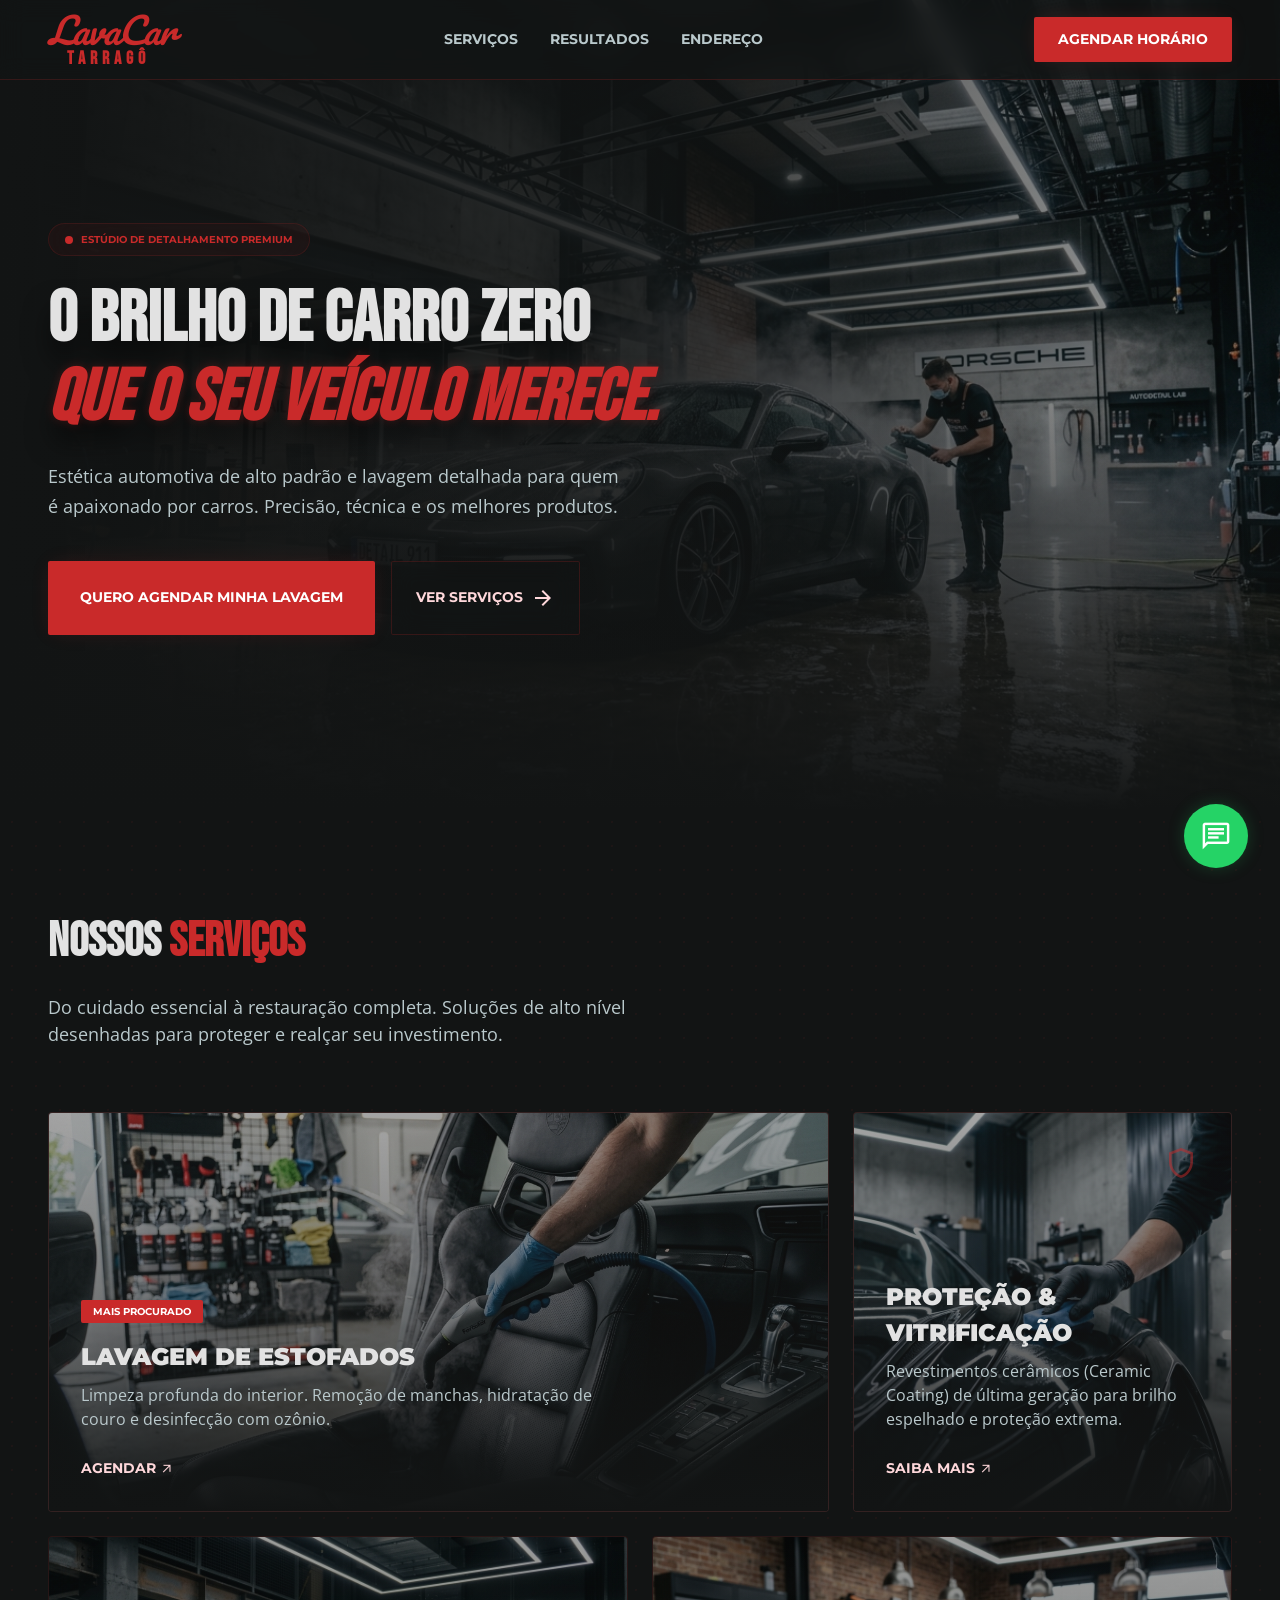
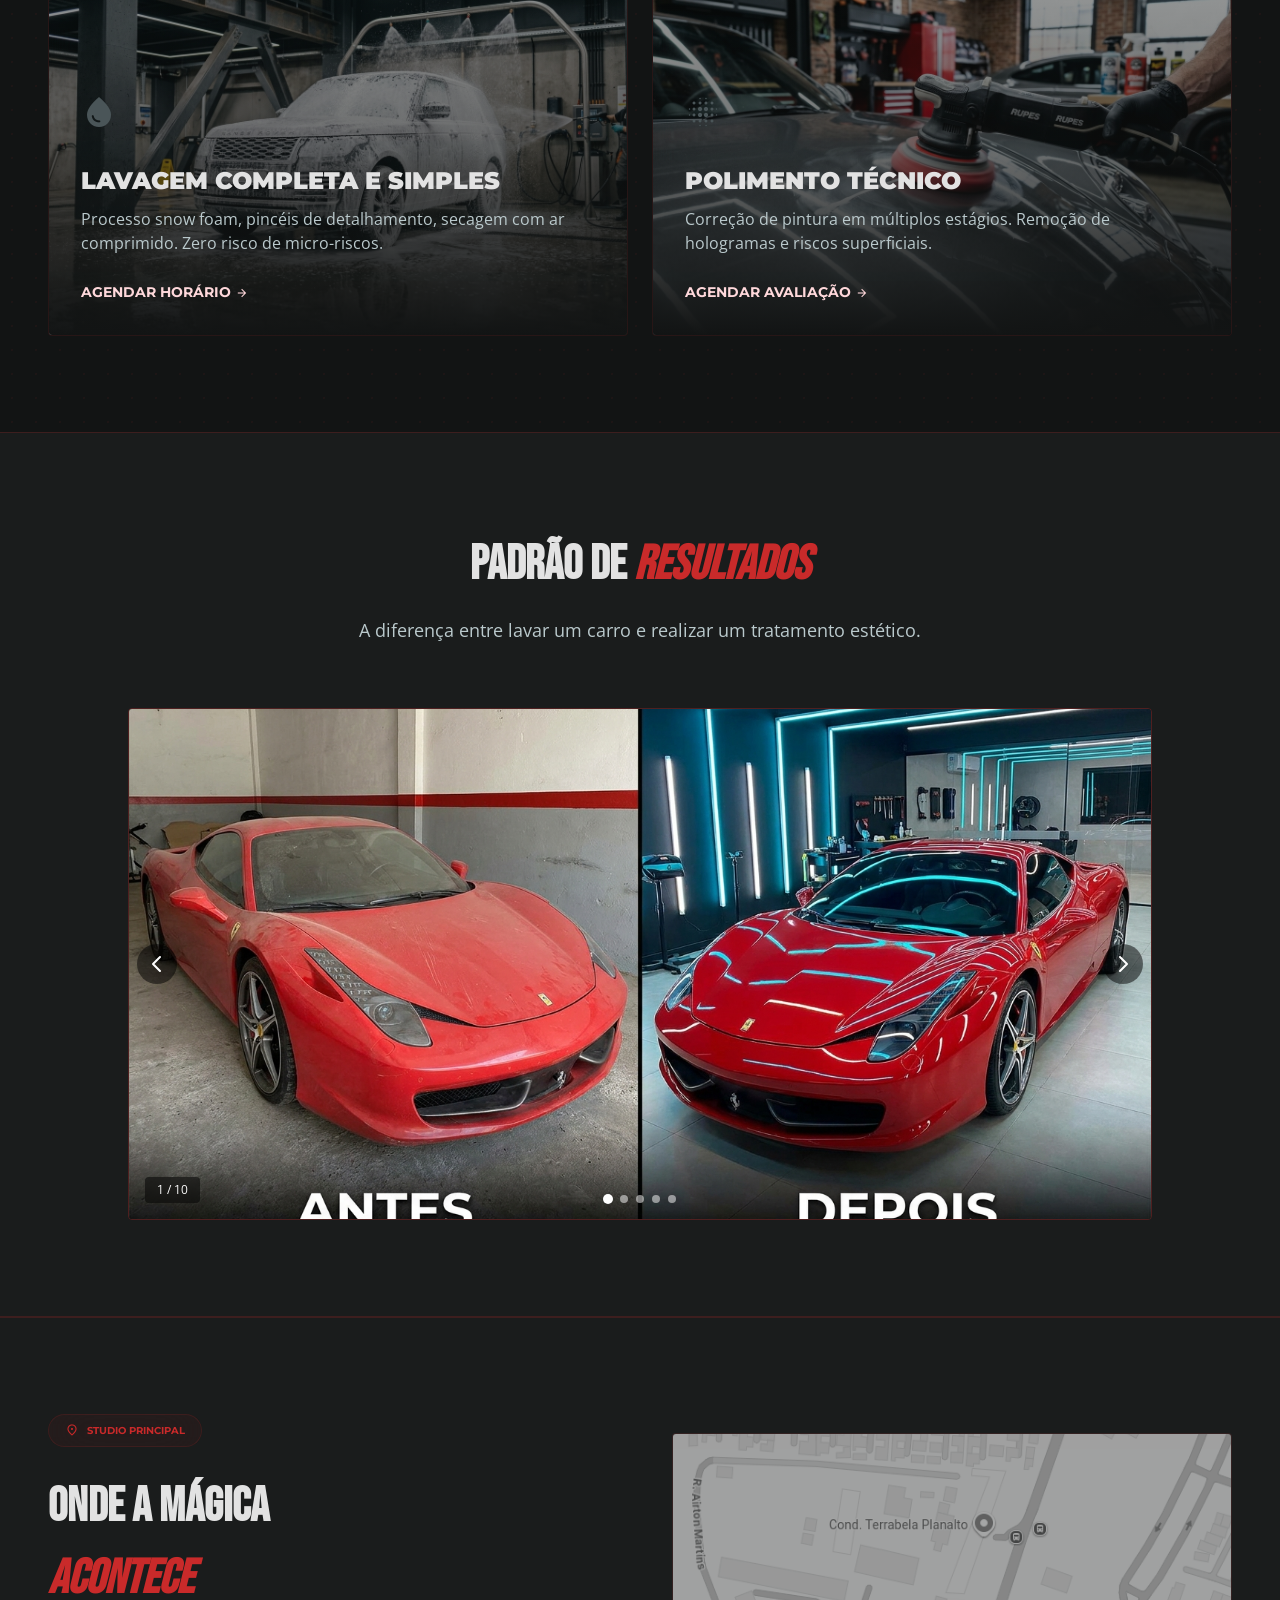
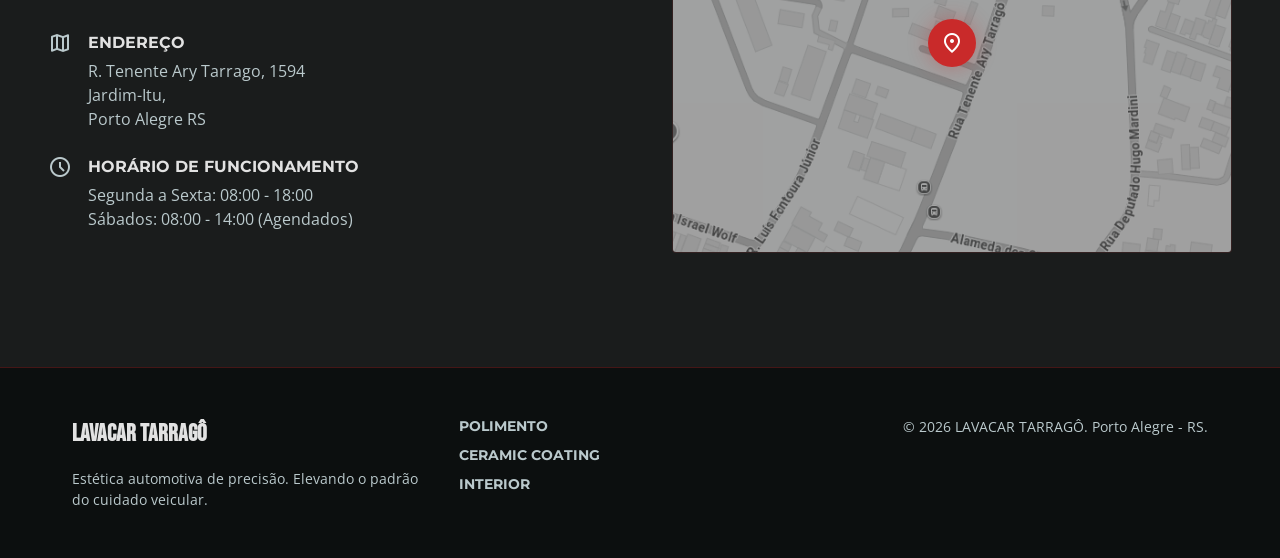
==== commit 0e3f73cb: "fix: comenta testimonials" ====
--- a/index.html
+++ b/index.html
@@ -166,7 +166,7 @@
 </section>
 
 <!-- ===== TESTIMONIALS ===== -->
-<section class="sec-testimonials" id="depoimentos">
+<!-- <section class="sec-testimonials" id="depoimentos">
   <div class="glow-bg"></div>
   <div class="container">
     <h2 class="sec-title">
@@ -208,7 +208,7 @@
       </div>
     </div>
   </div>
-</section>
+</section> -->
 
 <!-- ===== LOCATIONS ===== -->
 <section class="sec-location" id="endereço">
--- a/src/css/style.css
+++ b/src/css/style.css
@@ -83,11 +83,13 @@
   display: flex;
   justify-content: space-between;
   align-items: center;
+  height: 100%;
 }
 
 .logo-box {
   display: inline-flex;
   flex-direction: column;
+  justify-content: center;
   align-items: flex-start;
   text-decoration: none;
   line-height: 1;
@@ -100,7 +102,6 @@
   letter-spacing: -0.03em;
   color: var(--color-brand);
   line-height: 1;
-  padding-top: 1rem;
 }
 
 .logo2 {
@@ -118,6 +119,7 @@
 .header-actions {
   display: flex;
   align-items: center;
+  justify-content: center;
   gap: 12px;
 }
 
@@ -147,10 +149,12 @@
 
 .btn-mobile {
   display: inline-flex;
+  align-items: center;
+  justify-content: center;
   color: var(--color-brand);
   background: none;
   border: none;
-  padding: 1.6rem;
+  padding: 6px;
   cursor: pointer;
 }
 
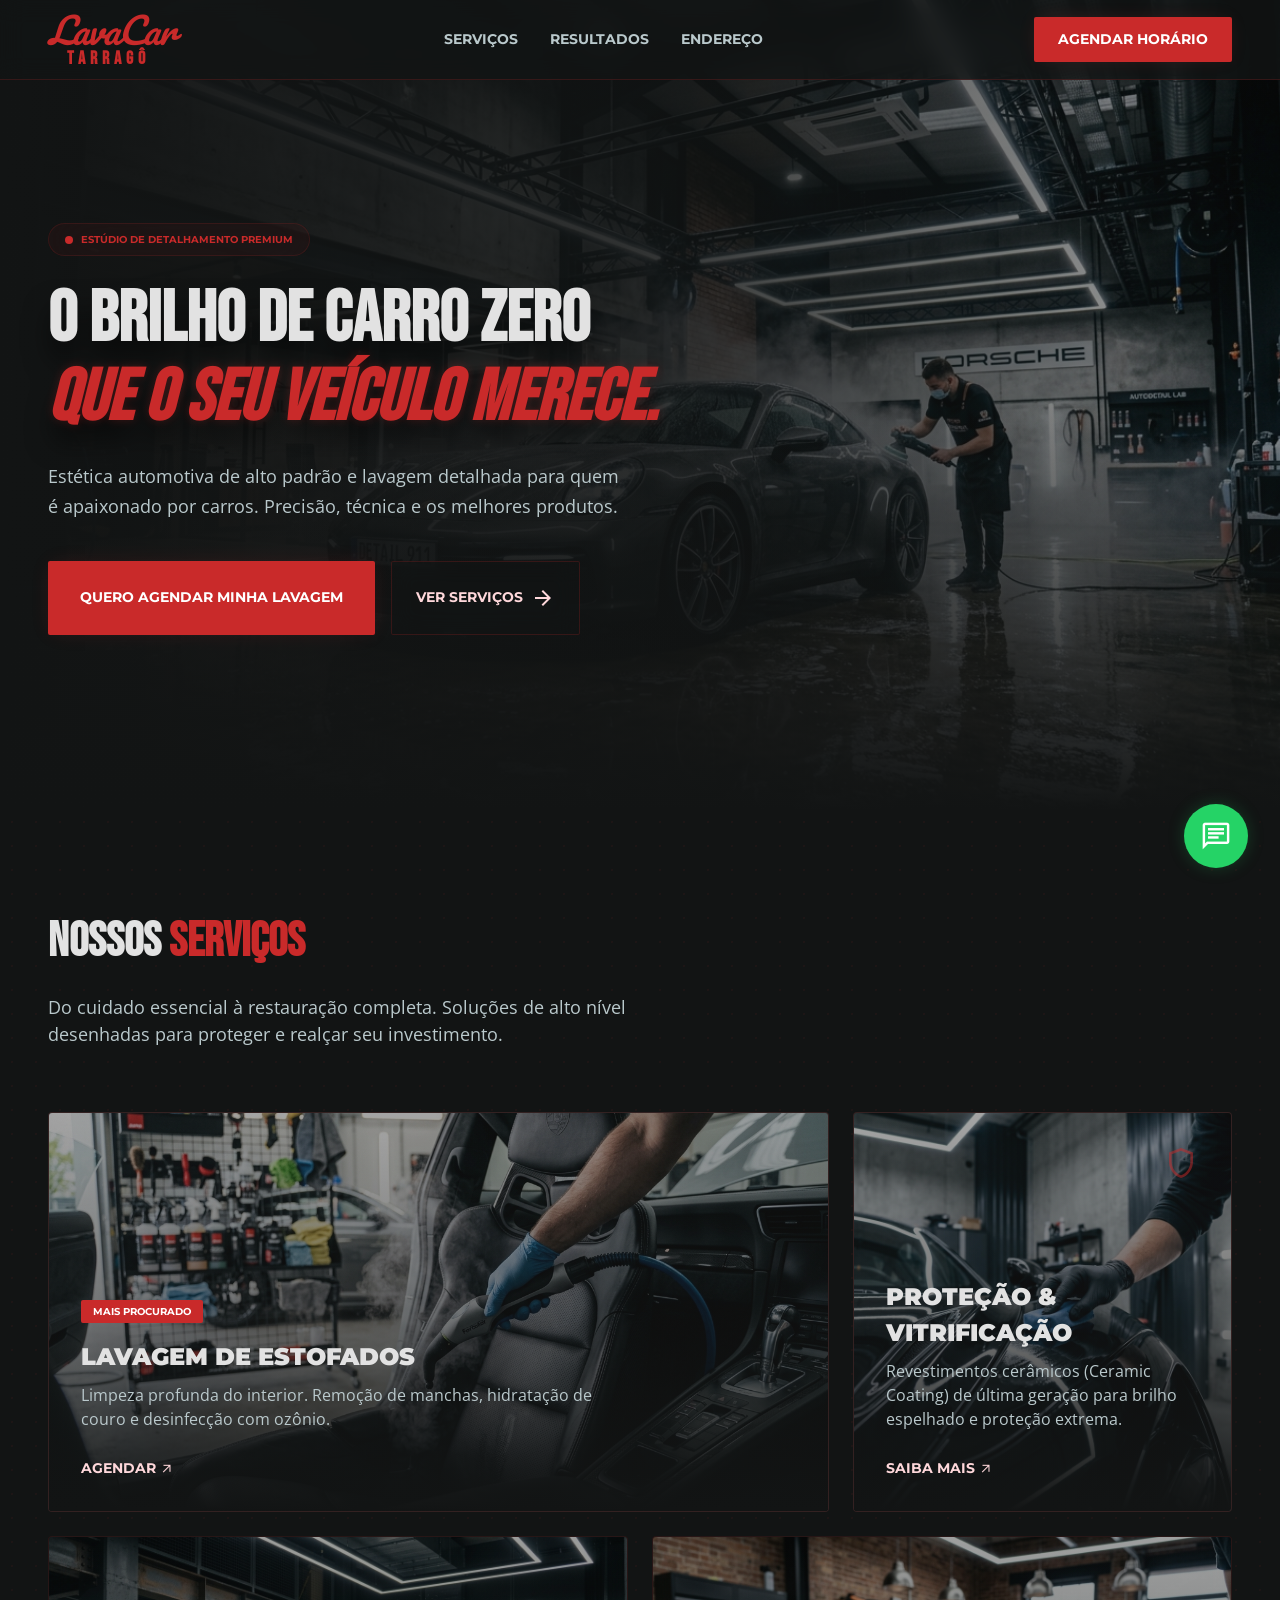
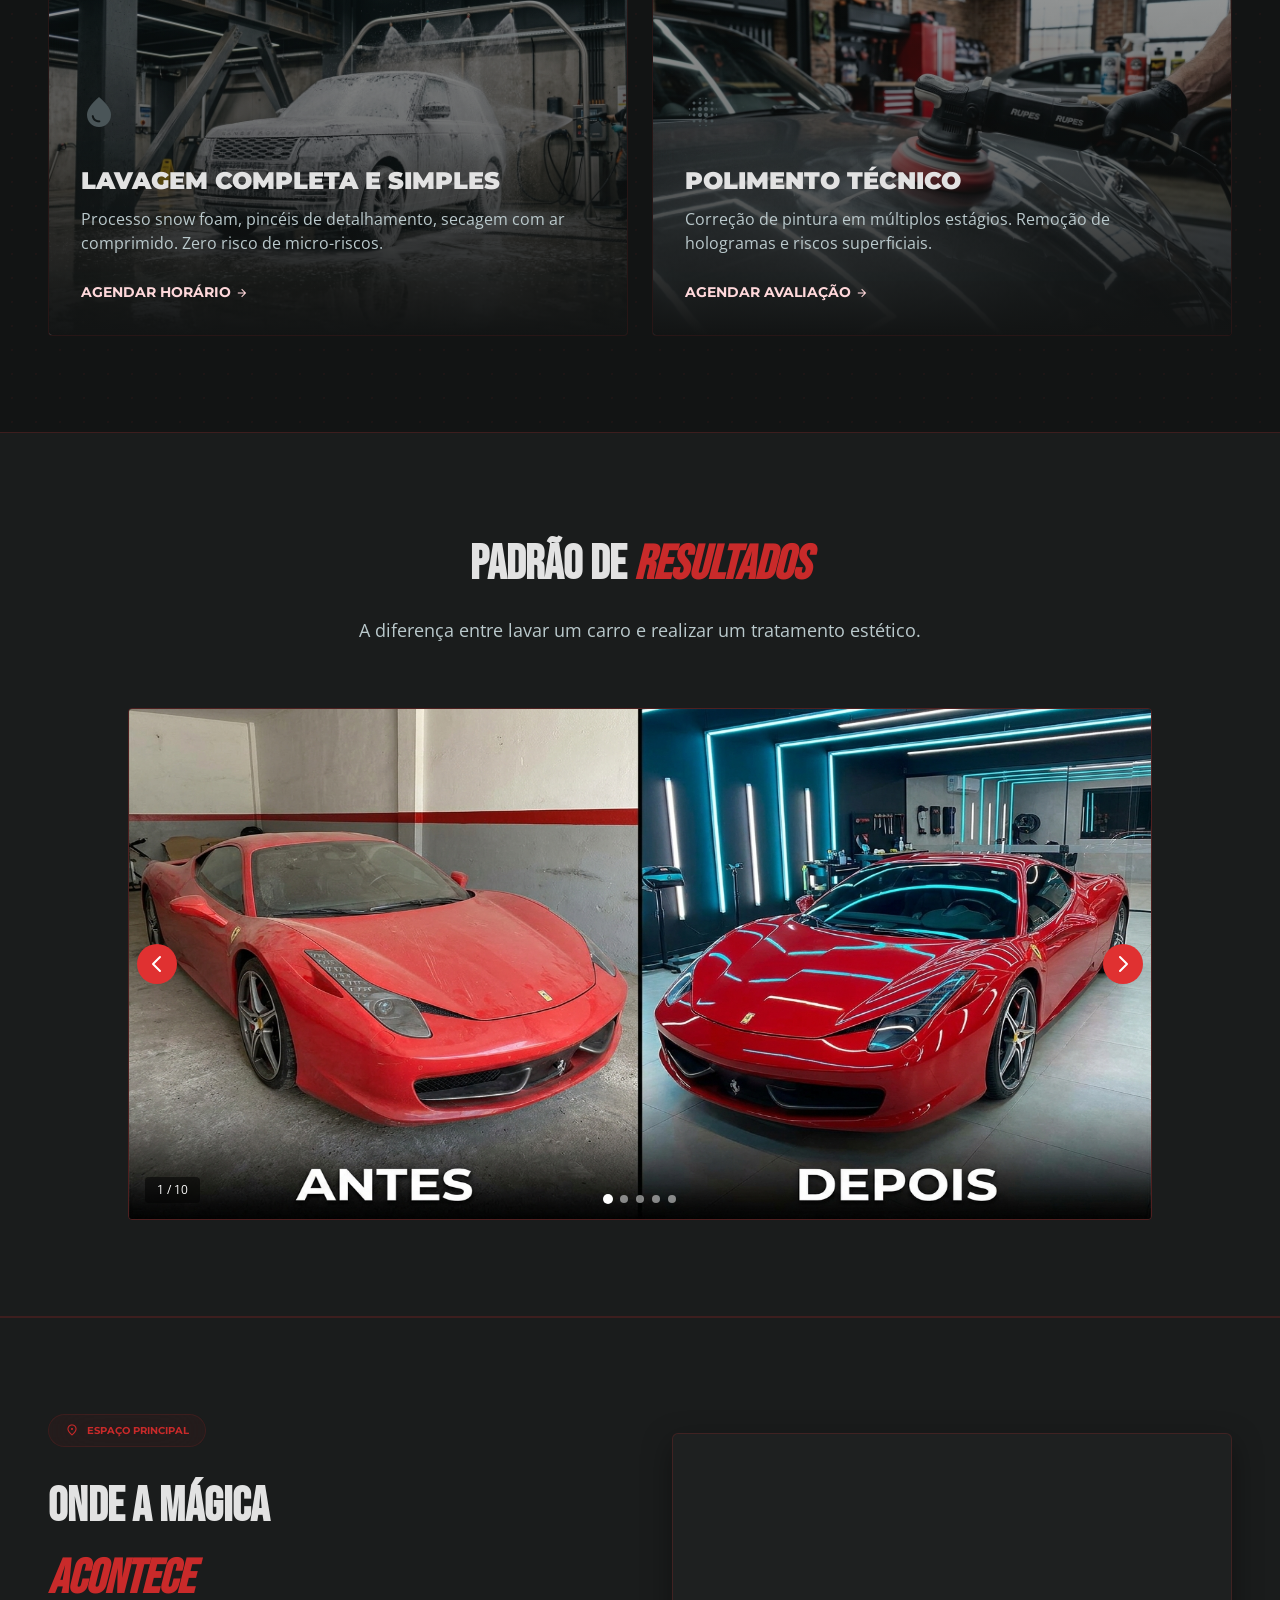
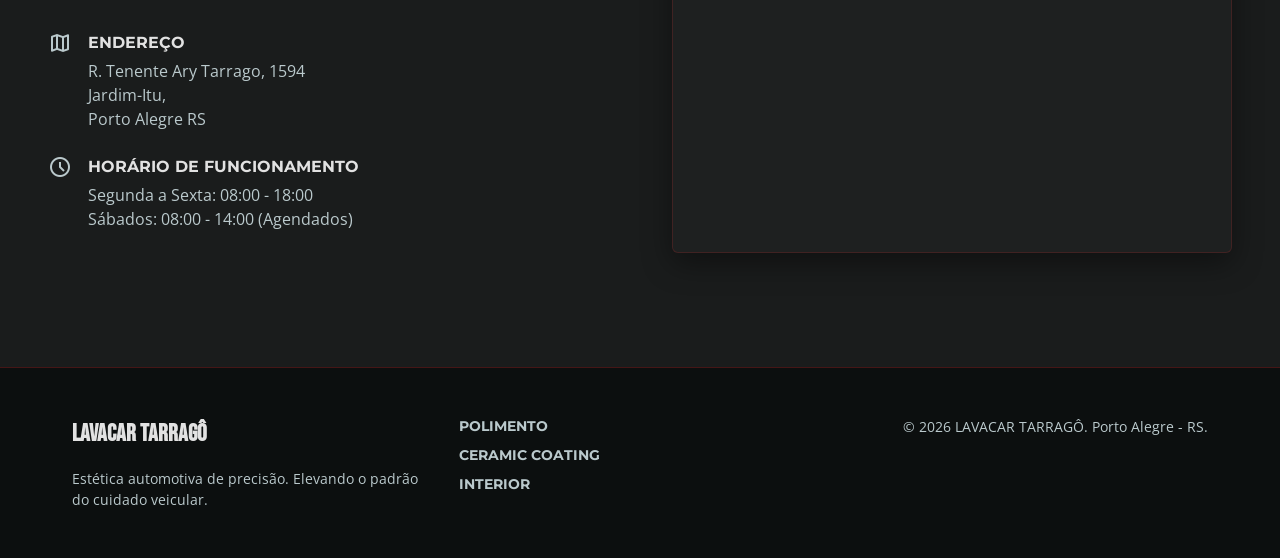
==== commit 7672ae5a: "feat: adiciona google maps" ====
--- a/index.html
+++ b/index.html
@@ -217,7 +217,7 @@
       <div>
         <div class="badge-brand">
           <span class="material-symbols-outlined txt-brand ico-sm">location_on</span>
-          <span class="badge-text">Studio Principal</span>
+          <span class="badge-text">Espaço Principal</span>
         </div>
         <h2 class="sec-title">
           Onde a mágica <br><span class="txt-brand italic">Acontece</span>
@@ -240,12 +240,14 @@
         </div>
       </div>
       <div class="map-area">
-        <img src="./src/imagens/mapa.png" class="map-img" alt="Mapa">
-        <div class="map-pin">
-          <div class="pin-icon animate-bounce">
-            <span class="material-symbols-outlined">location_on</span>
-          </div>
-        </div>
+        <iframe
+          class="map-iframe"
+          src="https://maps.google.com/maps?q=R.+Tenente+Ary+Tarrago+1594,+Porto+Alegre+RS&t=&z=15&ie=UTF8&iwloc=&output=embed"
+          loading="lazy"
+          allowfullscreen=""
+          referrerpolicy="no-referrer-when-downgrade"
+          title="Mapa do LavaCar Tarragô"
+        ></iframe>
       </div>
     </div>
   </div>
--- a/src/css/style.css
+++ b/src/css/style.css
@@ -526,7 +526,6 @@
 .slide img {
   width: 100%;
   height: 100%;
-  object-fit: cover;
 }
 
 .slide-badge {
@@ -569,8 +568,14 @@
   background-color: rgba(0, 0, 0, 0.7);
 }
 
-.btn-prev { left: 8px; }
-.btn-next { right: 8px; }
+.btn-prev { 
+  left: 8px; 
+  background-color: var(--color-brand-hover);
+}
+.btn-next { 
+  right: 8px; 
+  background-color: var(--color-brand-hover);
+}
 
 .carousel-dots {
   position: absolute;
@@ -717,45 +722,67 @@
 .map-area {
   aspect-ratio: 4 / 3;
   background-color: var(--color-bg-card);
-  border-radius: 4px;
-  border: 1px solid rgba(var(--color-brand-rgb), 0.12);
+  border-radius: 6px;
+  border: 1px solid rgba(var(--color-brand-rgb), 0.2);
   position: relative;
   overflow: hidden;
-}
-
-.map-img {
+  box-shadow: 0 10px 30px rgba(0, 0, 0, 0.4);
+}
+
+.map-iframe {
   width: 100%;
   height: 100%;
-  object-fit: cover;
-  opacity: 0.6;
-  filter: grayscale(100%);
-  transition: opacity 0.5s ease;
-}
-
-.map-area:hover .map-img {
-  opacity: 0.8;
-}
-
-.map-pin {
-  position: absolute;
-  top: 50%;
-  left: 50%;
-  transform: translate(-50%, -50%);
-  display: flex;
-  flex-direction: column;
-  align-items: center;
-}
-
-.pin-icon {
-  width: 48px;
-  height: 48px;
+  border: 0;
+  display: block;
+}
+
+.map-area:hover .map-iframe {
+  opacity: 1;
+}
+
+.map-directions-btn {
+  position: absolute;
+  bottom: 16px;
+  right: 16px;
+  display: inline-flex;
+  align-items: center;
+  gap: 6px;
   background-color: var(--color-brand);
   color: #ffffff;
-  border-radius: 50%;
-  display: flex;
-  align-items: center;
-  justify-content: center;
-  box-shadow: 0 0 20px rgba(var(--color-brand-rgb), 0.35);
+  font-family: 'Montserrat', sans-serif;
+  font-size: 12px;
+  font-weight: 700;
+  text-transform: uppercase;
+  padding: 10px 16px;
+  border-radius: 4px;
+  text-decoration: none;
+  box-shadow: 0 4px 15px rgba(0, 0, 0, 0.6);
+  transition: all 0.3s ease;
+  z-index: 10;
+}
+
+.map-directions-btn:hover {
+  background-color: var(--color-brand-hover);
+  transform: translateY(-2px);
+  box-shadow: 0 6px 20px rgba(var(--color-brand-rgb), 0.4);
+}
+
+.link-maps {
+  display: inline-flex;
+  align-items: center;
+  gap: 4px;
+  color: var(--color-brand);
+  font-family: 'Montserrat', sans-serif;
+  font-size: 13px;
+  font-weight: 700;
+  text-decoration: none;
+  margin-top: 8px;
+  transition: color 0.3s ease, transform 0.2s ease;
+}
+
+.link-maps:hover {
+  color: var(--color-brand-hover);
+  transform: translateX(2px);
 }
 
 /* Footer Section */
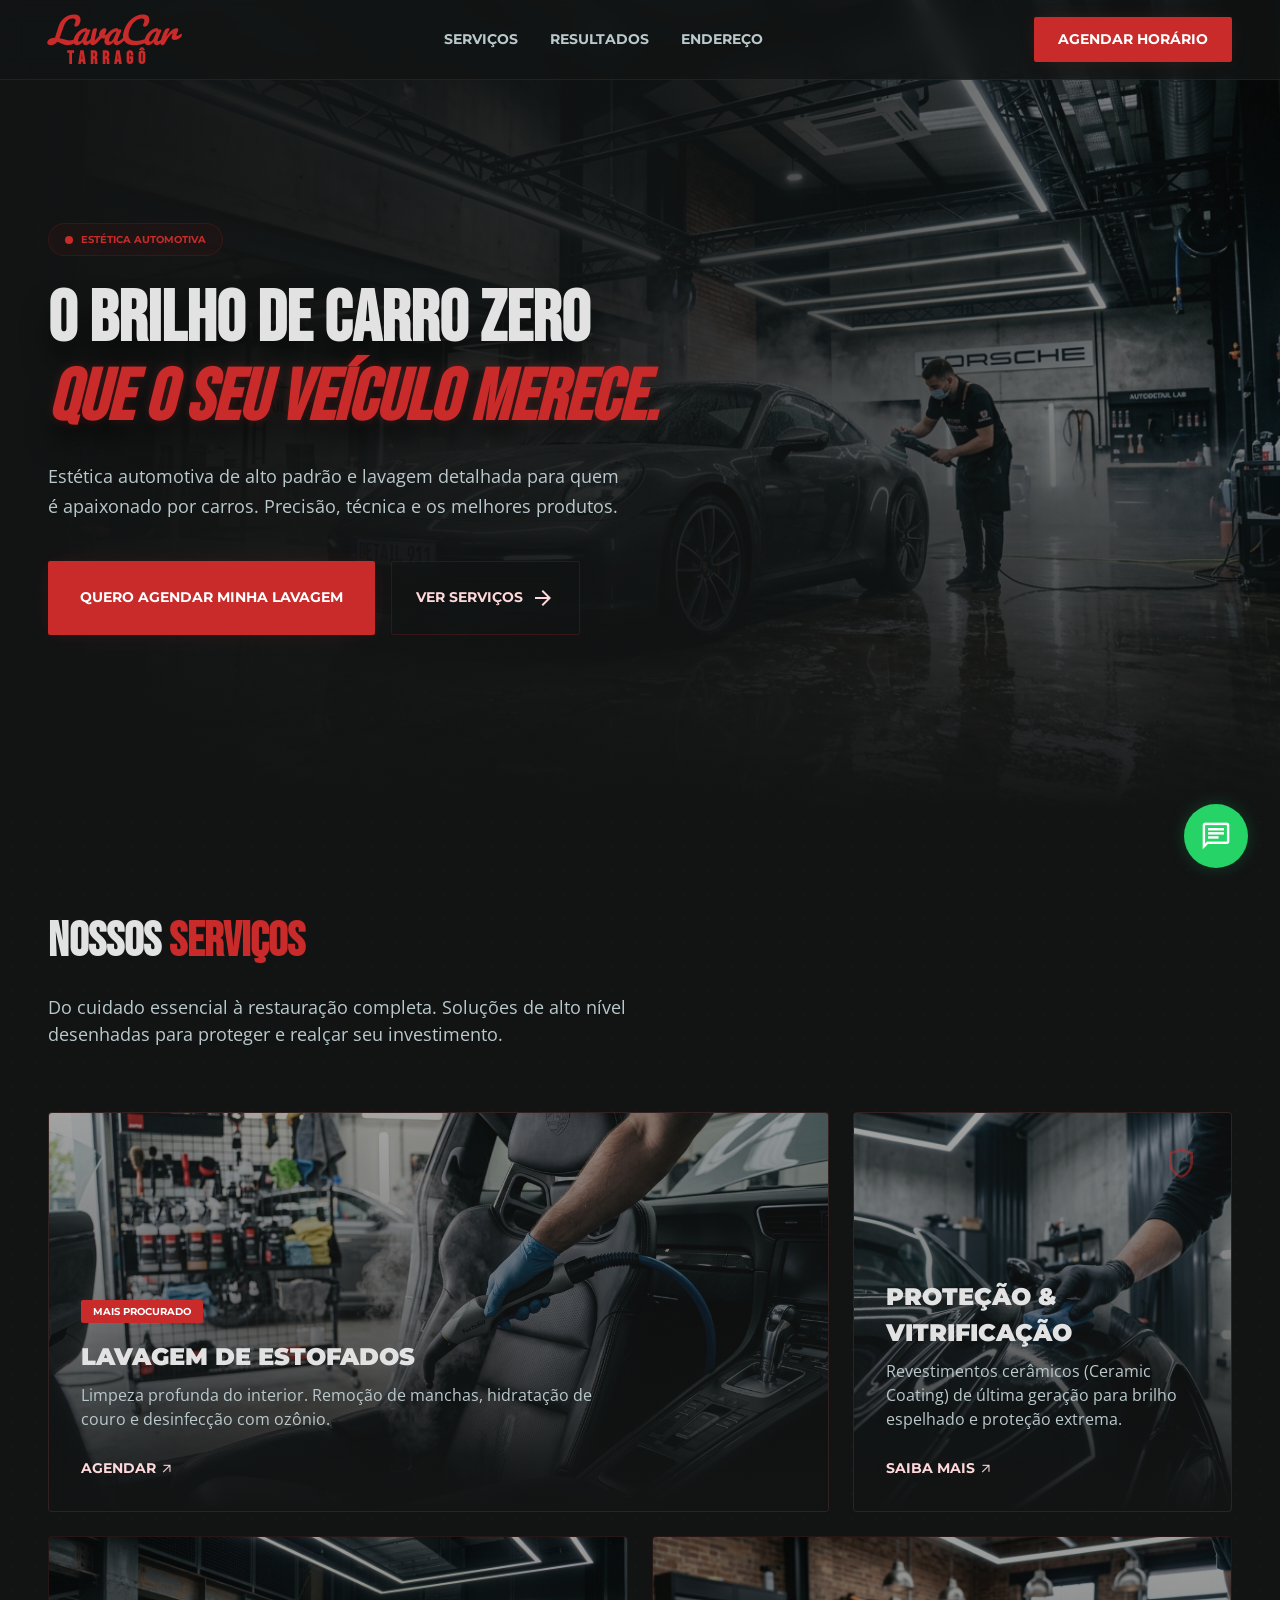
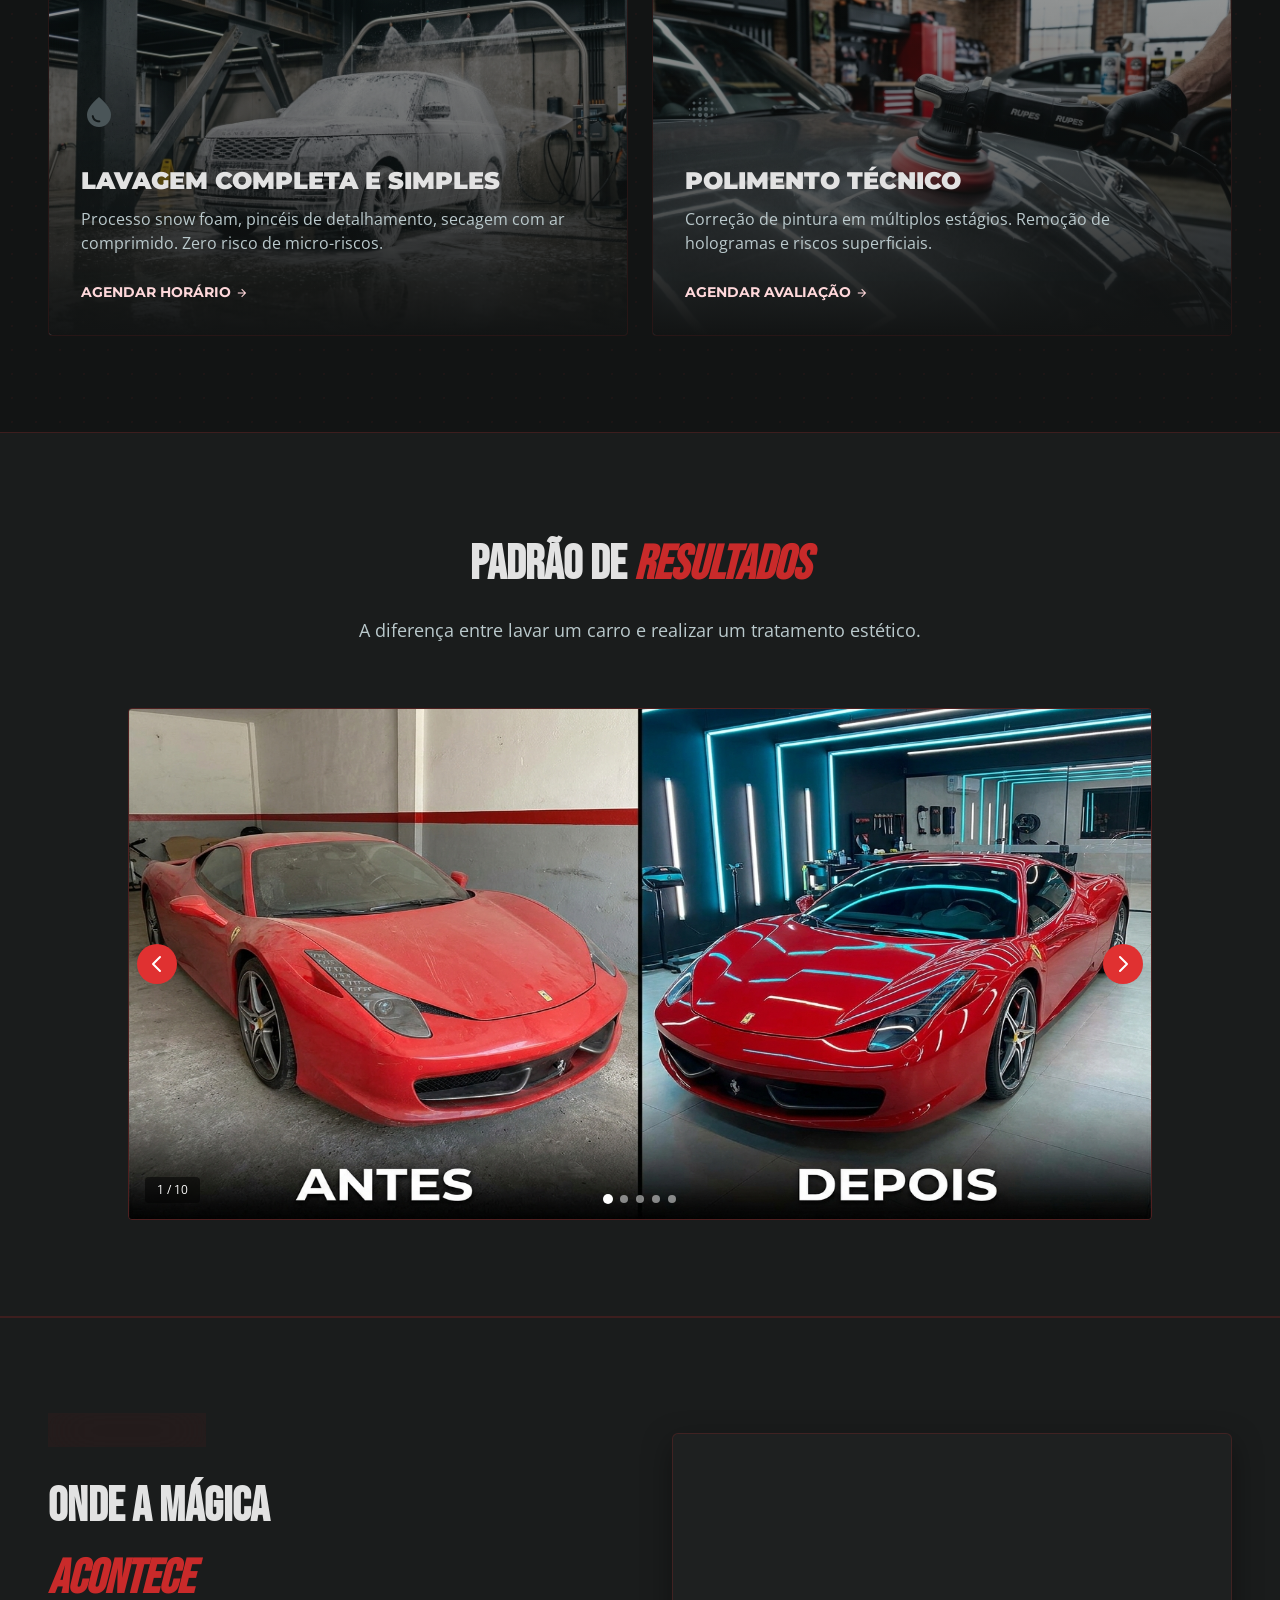
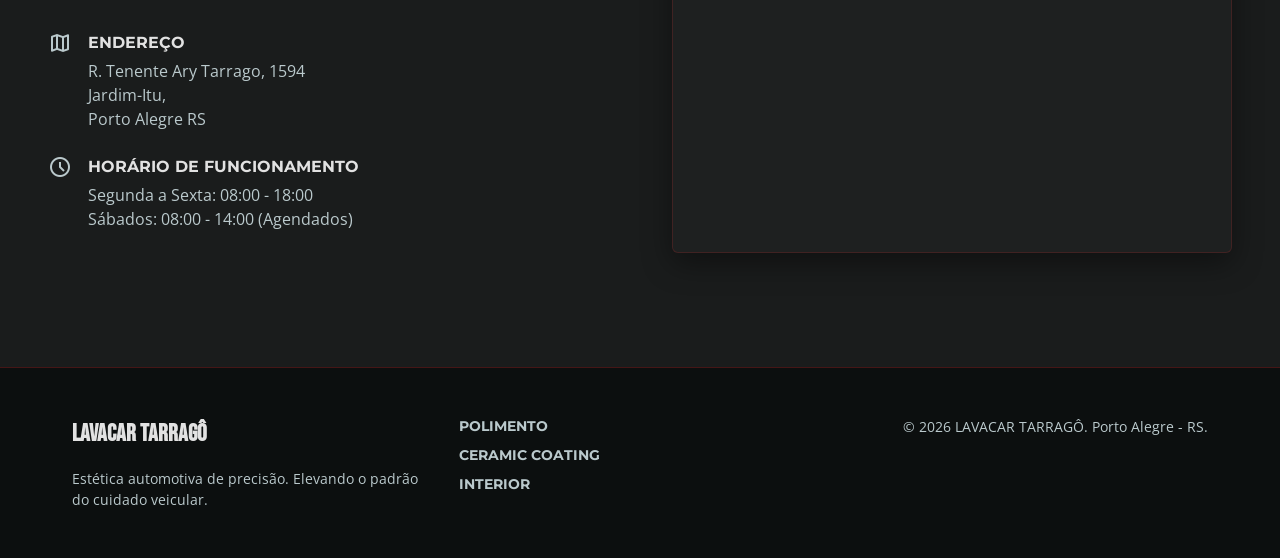
==== commit 861586d5: "feat: altera texto do hero" ====
--- a/index.html
+++ b/index.html
@@ -44,7 +44,7 @@
     <div class="hero-text">
       <div class="badge-brand">
         <span class="badge-dot"></span>
-        <span class="badge-text">Estúdio de Detalhamento Premium</span>
+        <span class="badge-text">Estética Automotiva</span>
       </div>
       <h1 class="hero-title">
         O brilho de carro zero <br>
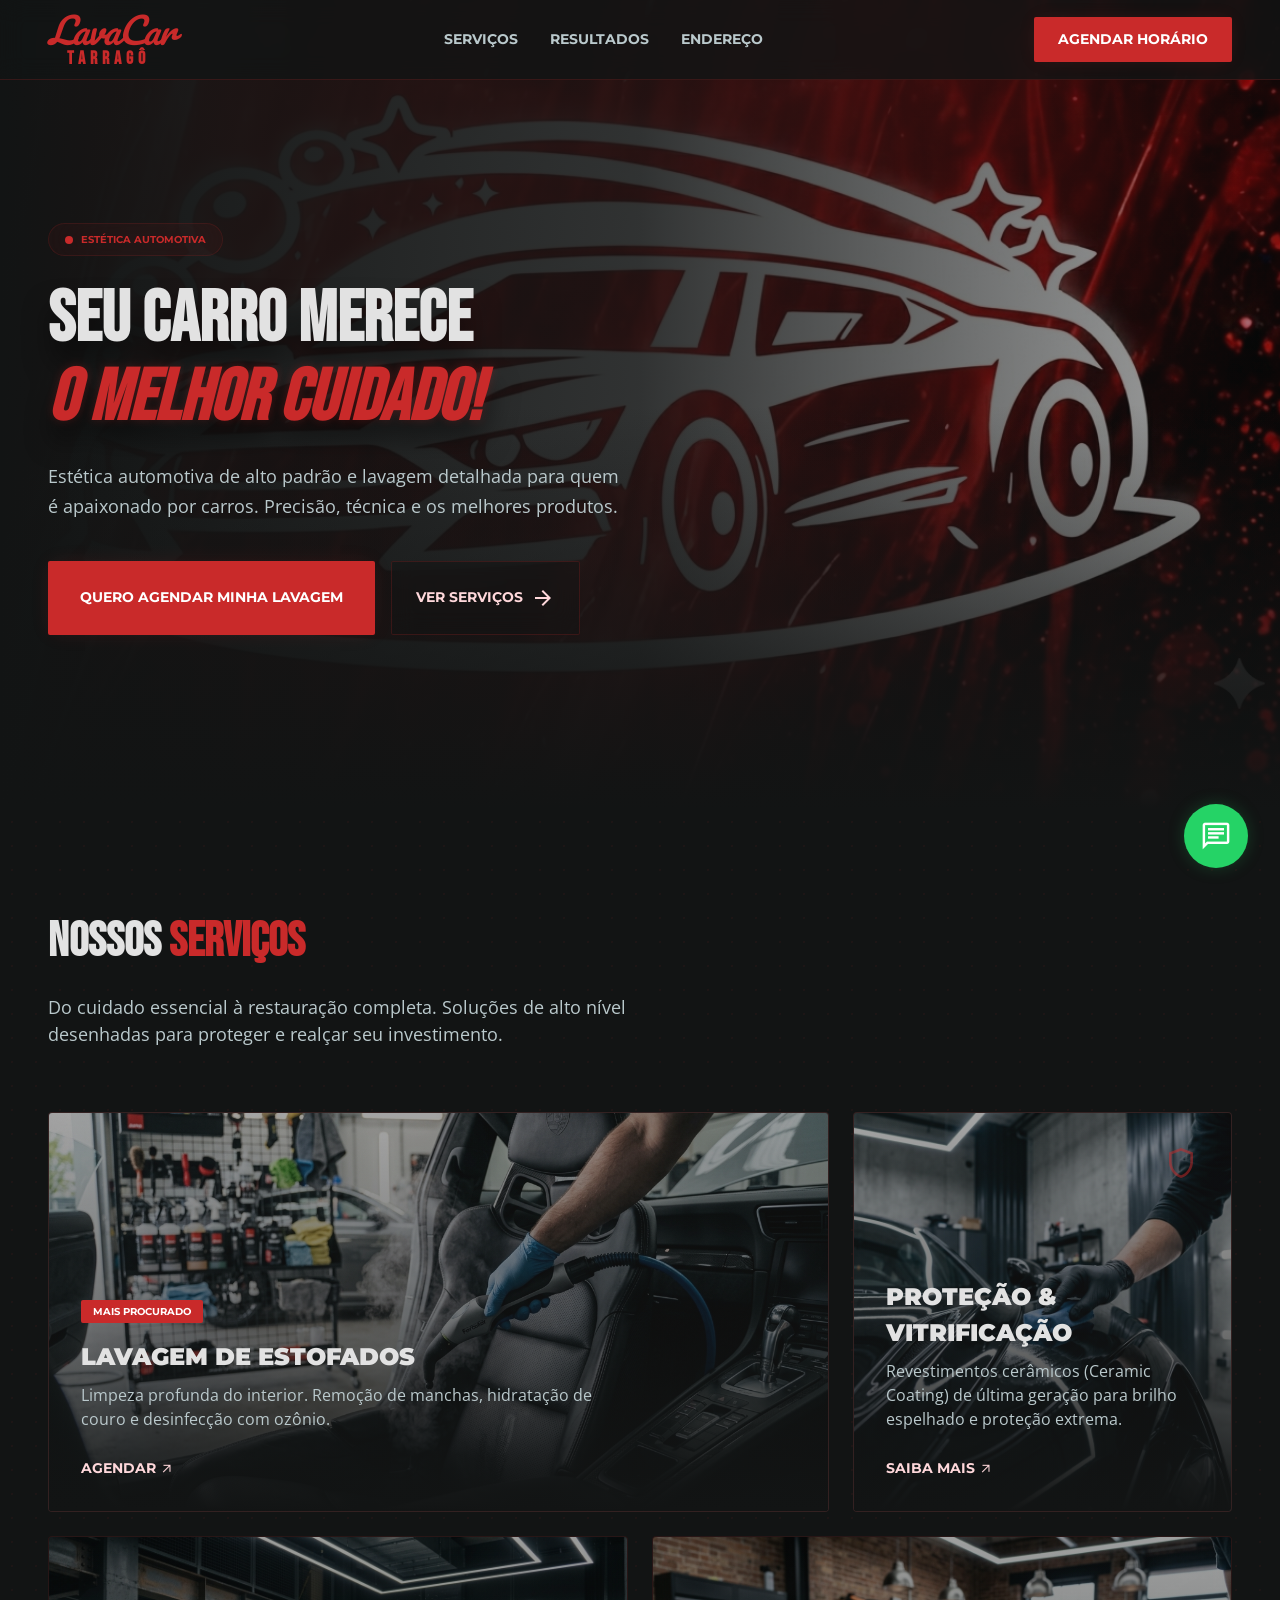
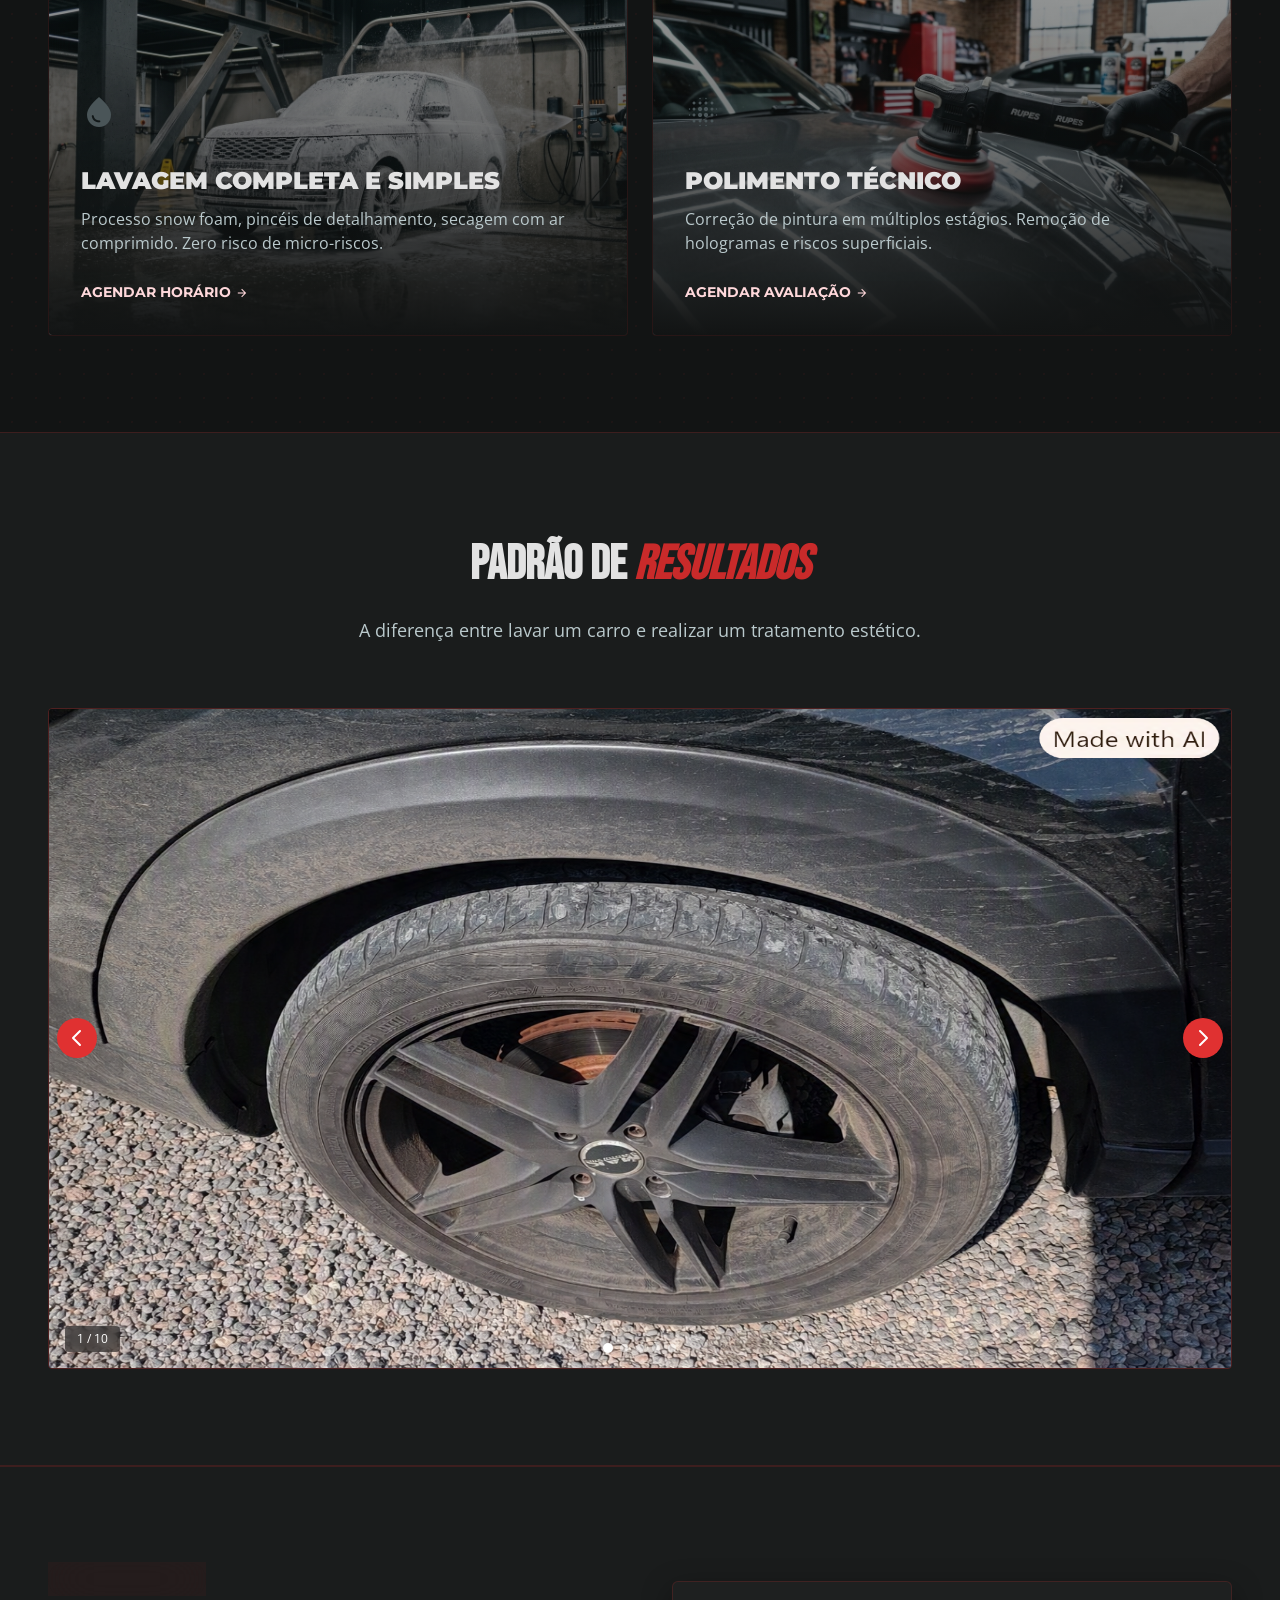
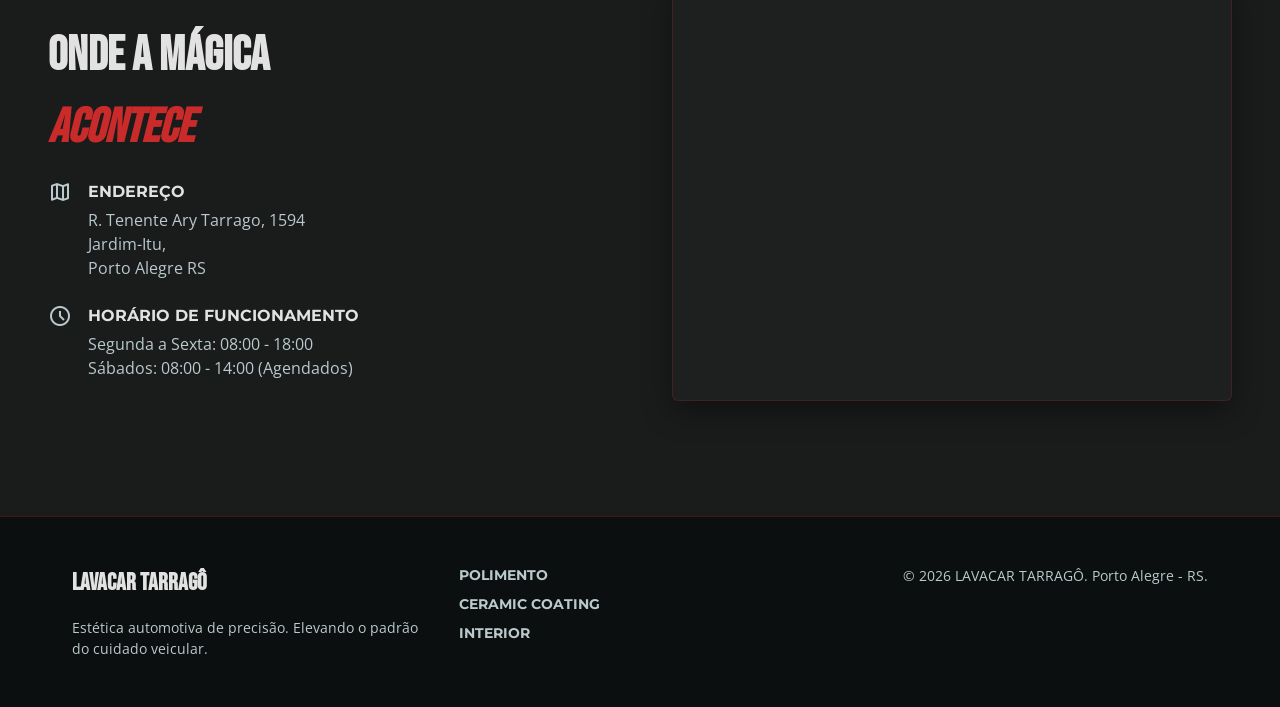
==== commit 4df99fc7: "feat: altera imagens e landing" ====
--- a/index.html
+++ b/index.html
@@ -38,7 +38,7 @@
   <div class="hero-bg">
     <div class="hero-overlay-b"></div>
     <div class="hero-overlay-t"></div>
-    <img src="./src/imagens/landing.jpg" class="hero-img" alt="Carro sendo lavado">
+    <img src="./src/imagens/landing.png" class="hero-img" alt="Carro sendo lavado">
   </div>
   <div class="container hero-content">
     <div class="hero-text">
@@ -47,8 +47,8 @@
         <span class="badge-text">Estética Automotiva</span>
       </div>
       <h1 class="hero-title">
-        O brilho de carro zero <br>
-        <span class="txt-brand txt-glow italic">que o seu veículo merece.</span>
+        Seu carro merece <br>
+        <span class="txt-brand txt-glow italic">o melhor cuidado!</span>
       </h1>
       <p class="hero-desc">
         Estética automotiva de alto padrão e lavagem detalhada para quem é apaixonado por carros. 
--- a/src/css/style.css
+++ b/src/css/style.css
@@ -495,12 +495,12 @@
 .carousel-wrapper {
   position: relative;
   width: 100%;
-  aspect-ratio: 16 / 9;
+  aspect-ratio: 1376 / 768;
   border-radius: 4px;
   overflow: hidden;
   border: 1px solid rgba(var(--color-brand-rgb), 0.3);
   margin: 0 auto;
-  max-width: 1024px;
+  max-width: 1376px;
 }
 
 .carousel-container {
--- a/src/css/responsivo.css
+++ b/src/css/responsivo.css
@@ -162,7 +162,7 @@
   }
   
   .carousel-wrapper {
-    aspect-ratio: 2 / 1;
+    aspect-ratio: 1376 / 768;
   }
   
   .testimonials-grid {
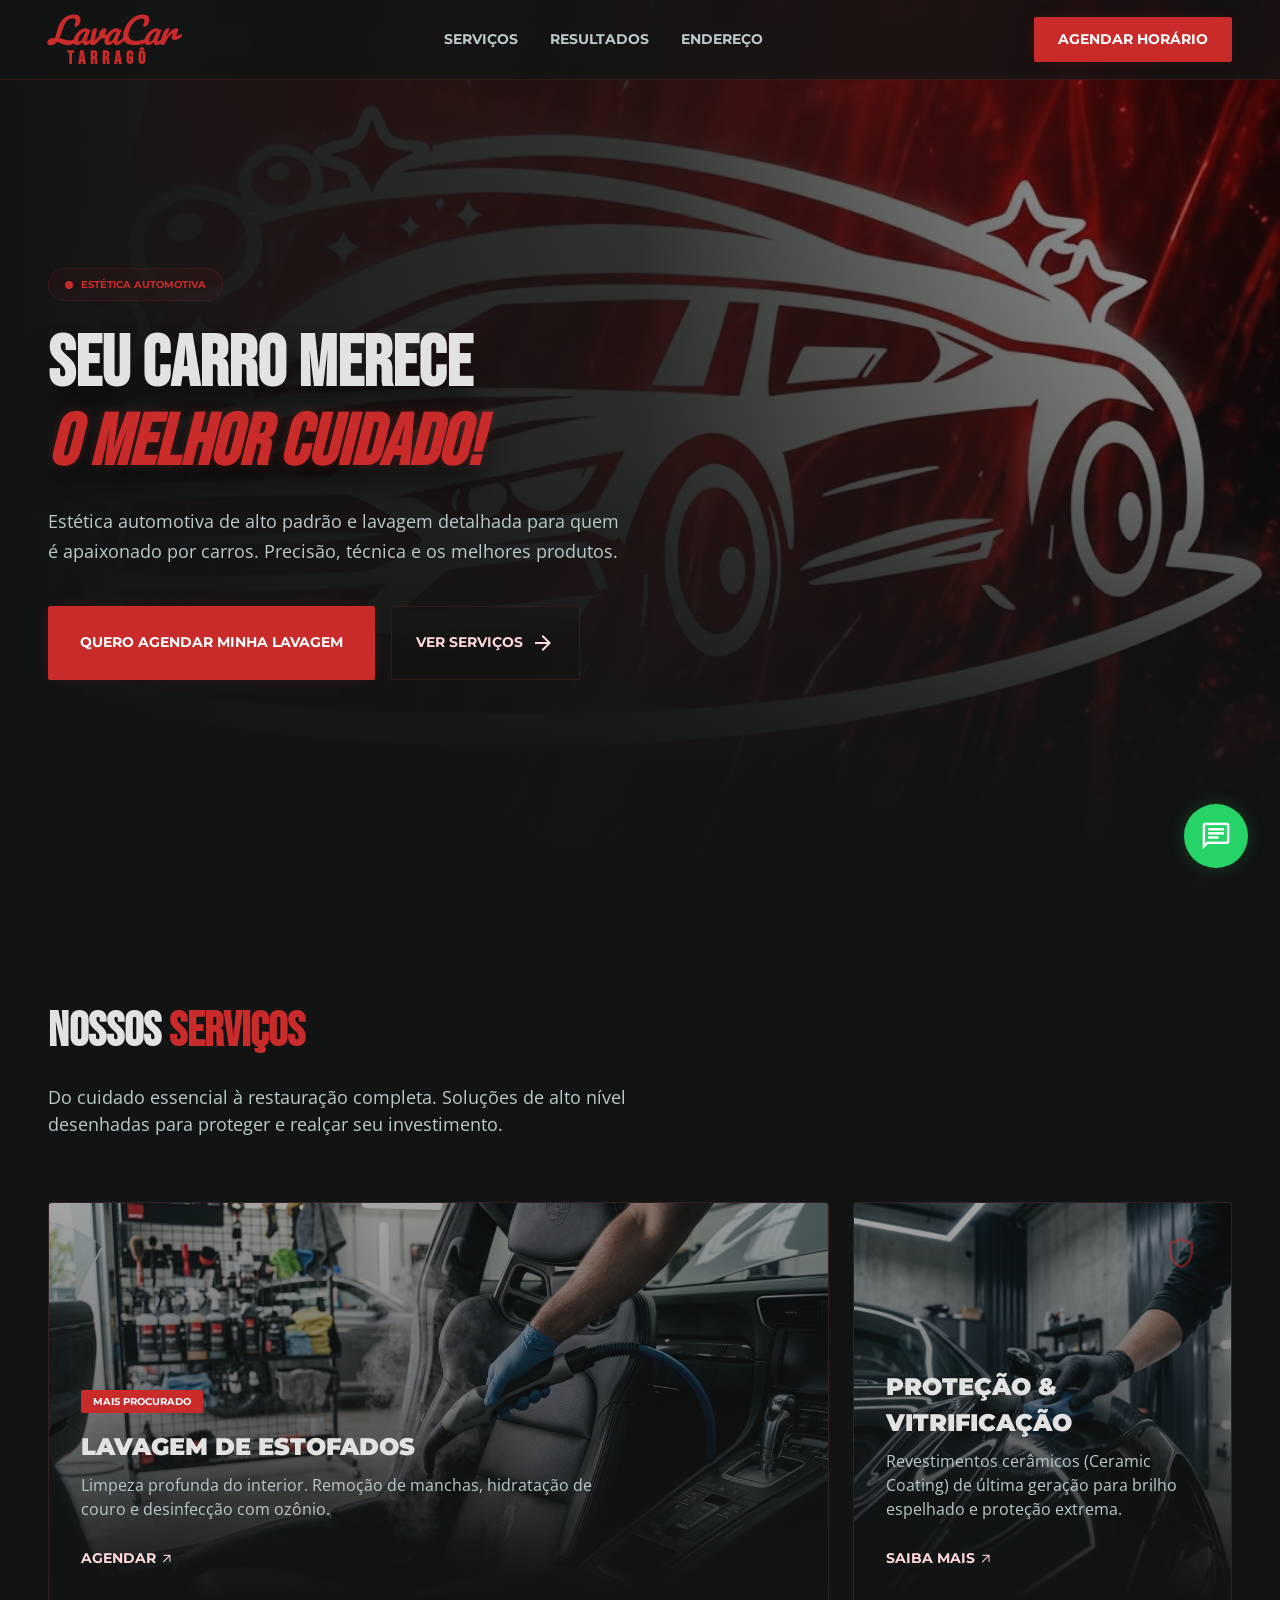
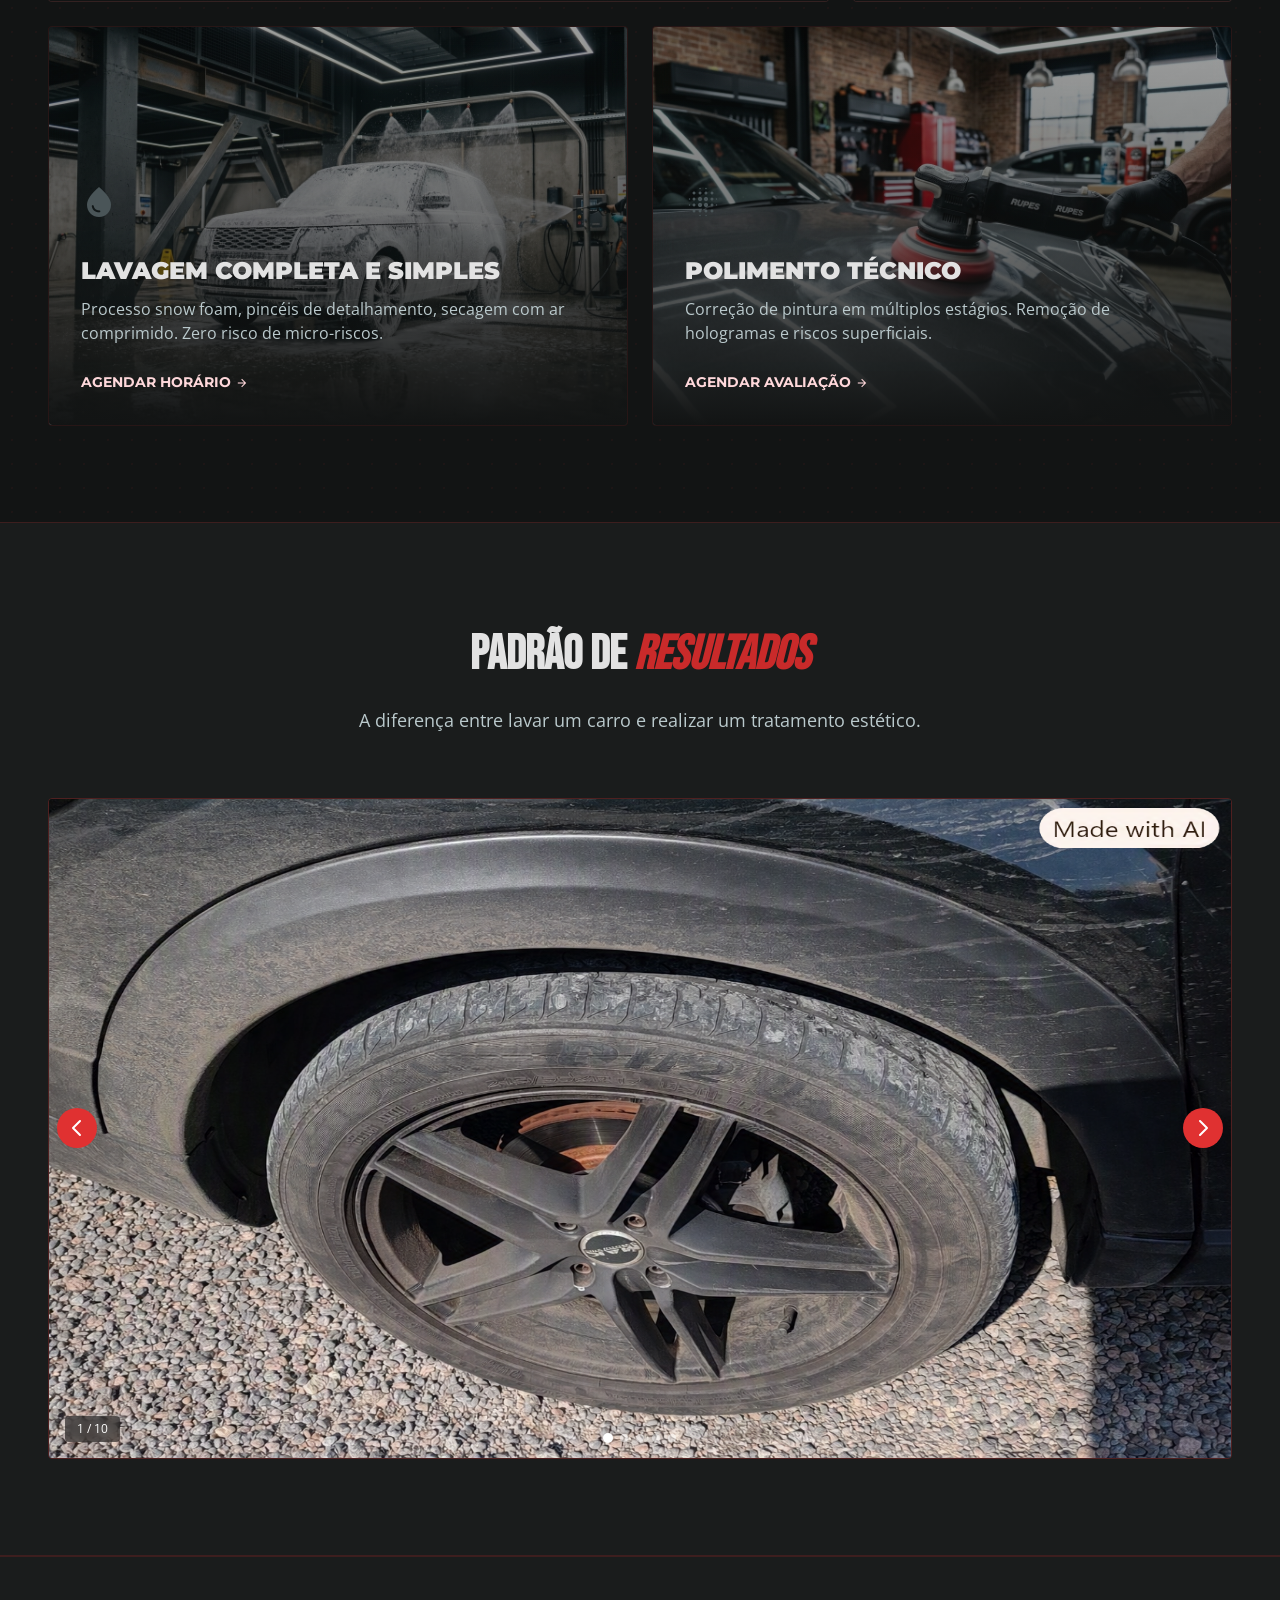
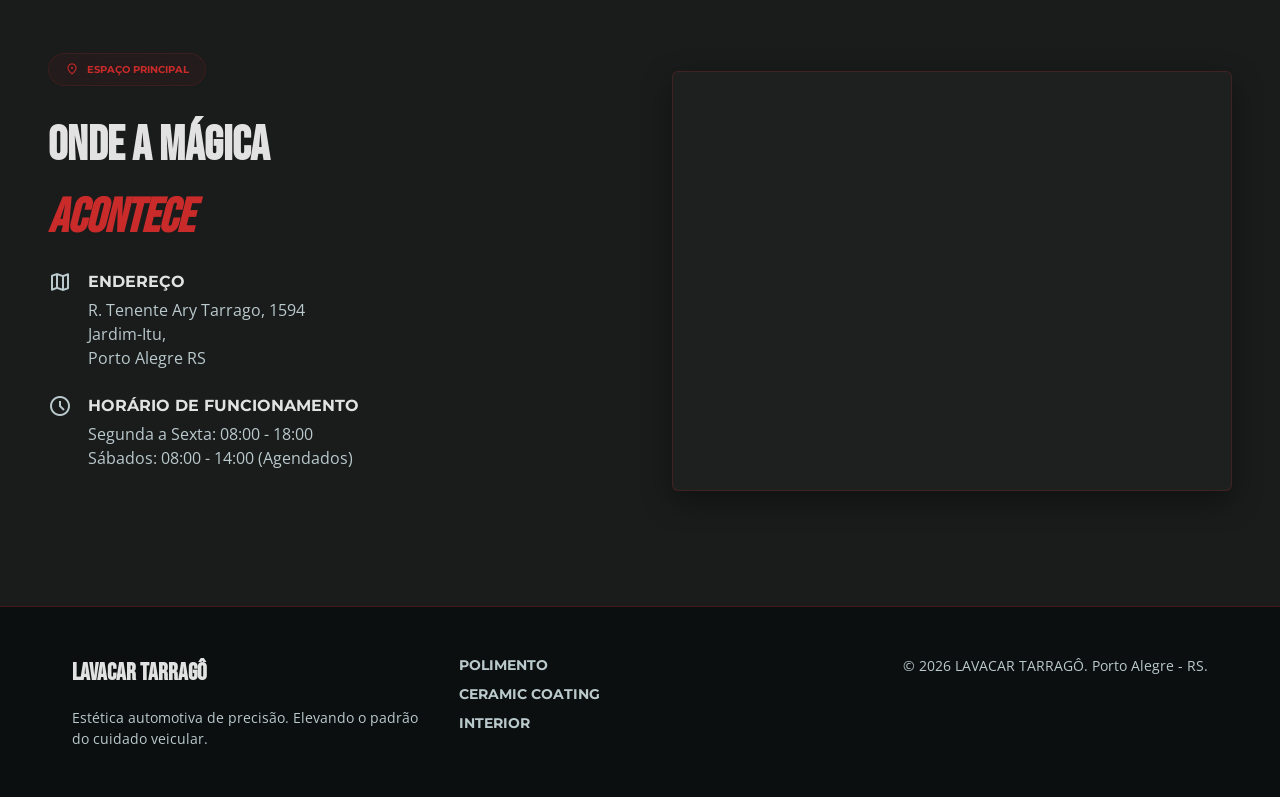
==== commit ee19d536: "fix: responsividade hero" ====
--- a/index.html
+++ b/index.html
@@ -38,7 +38,8 @@
   <div class="hero-bg">
     <div class="hero-overlay-b"></div>
     <div class="hero-overlay-t"></div>
-    <img src="./src/imagens/landing.png" class="hero-img" alt="Carro sendo lavado">
+    <img src="./src/imagens/landing.png" class="hero-img hero-img-default" alt="logo">
+    <img src="./src/imagens/landing-2.png" class="hero-img hero-img-mobile" alt="logo-mobile">
   </div>
   <div class="container hero-content">
     <div class="hero-text">
--- a/src/css/style.css
+++ b/src/css/style.css
@@ -213,7 +213,7 @@
 /* Hero Section */
 .hero {
   position: relative;
-  min-height: 90vh;
+  min-height: 100vh;
   display: flex;
   align-items: center;
   padding-top: 112px;
@@ -227,10 +227,18 @@
   z-index: 0;
 }
 
+.hero-bg::after {
+  content: "";
+  position: absolute;
+  inset: 0;
+  background: linear-gradient(to bottom, rgba(18, 20, 20, 0.2), rgba(18, 20, 20, 0.8));
+  z-index: 1;
+}
+
 .hero-overlay-b {
   position: absolute;
   inset: 0;
-  background: linear-gradient(to bottom, transparent, rgba(18, 20, 20, 0.8), #121414);
+  background: linear-gradient(to right, #121414, rgba(18, 20, 20, 0.8), transparent);
   z-index: 10;
 }
 
@@ -245,8 +253,12 @@
   width: 100%;
   height: 100%;
   object-fit: cover;
-  object-position: 70% center;
-  opacity: 0.65;
+  object-position: center;
+  opacity: 1;
+}
+
+.hero-img-mobile {
+  display: none;
 }
 
 .hero-content {
--- a/src/css/responsivo.css
+++ b/src/css/responsivo.css
@@ -68,6 +68,18 @@
   .nav-link:last-child {
     border-bottom: none;
   }
+
+  .hero-img-default {
+    display: none;
+  }
+
+  .hero-img-mobile {
+    display: block;
+    width: 100%;
+    height: 100%;
+    object-fit: cover;
+    object-position: center;
+  }
 }
 
 /* ===== MEDIA QUERIES (Responsive Breakpoints) ===== */
@@ -129,10 +141,6 @@
     display: none;
   }
   
-  .hero-overlay-b {
-    background: linear-gradient(to right, #121414, rgba(18, 20, 20, 0.8), transparent);
-  }
-  
   .hero-img {
     object-position: center;
   }
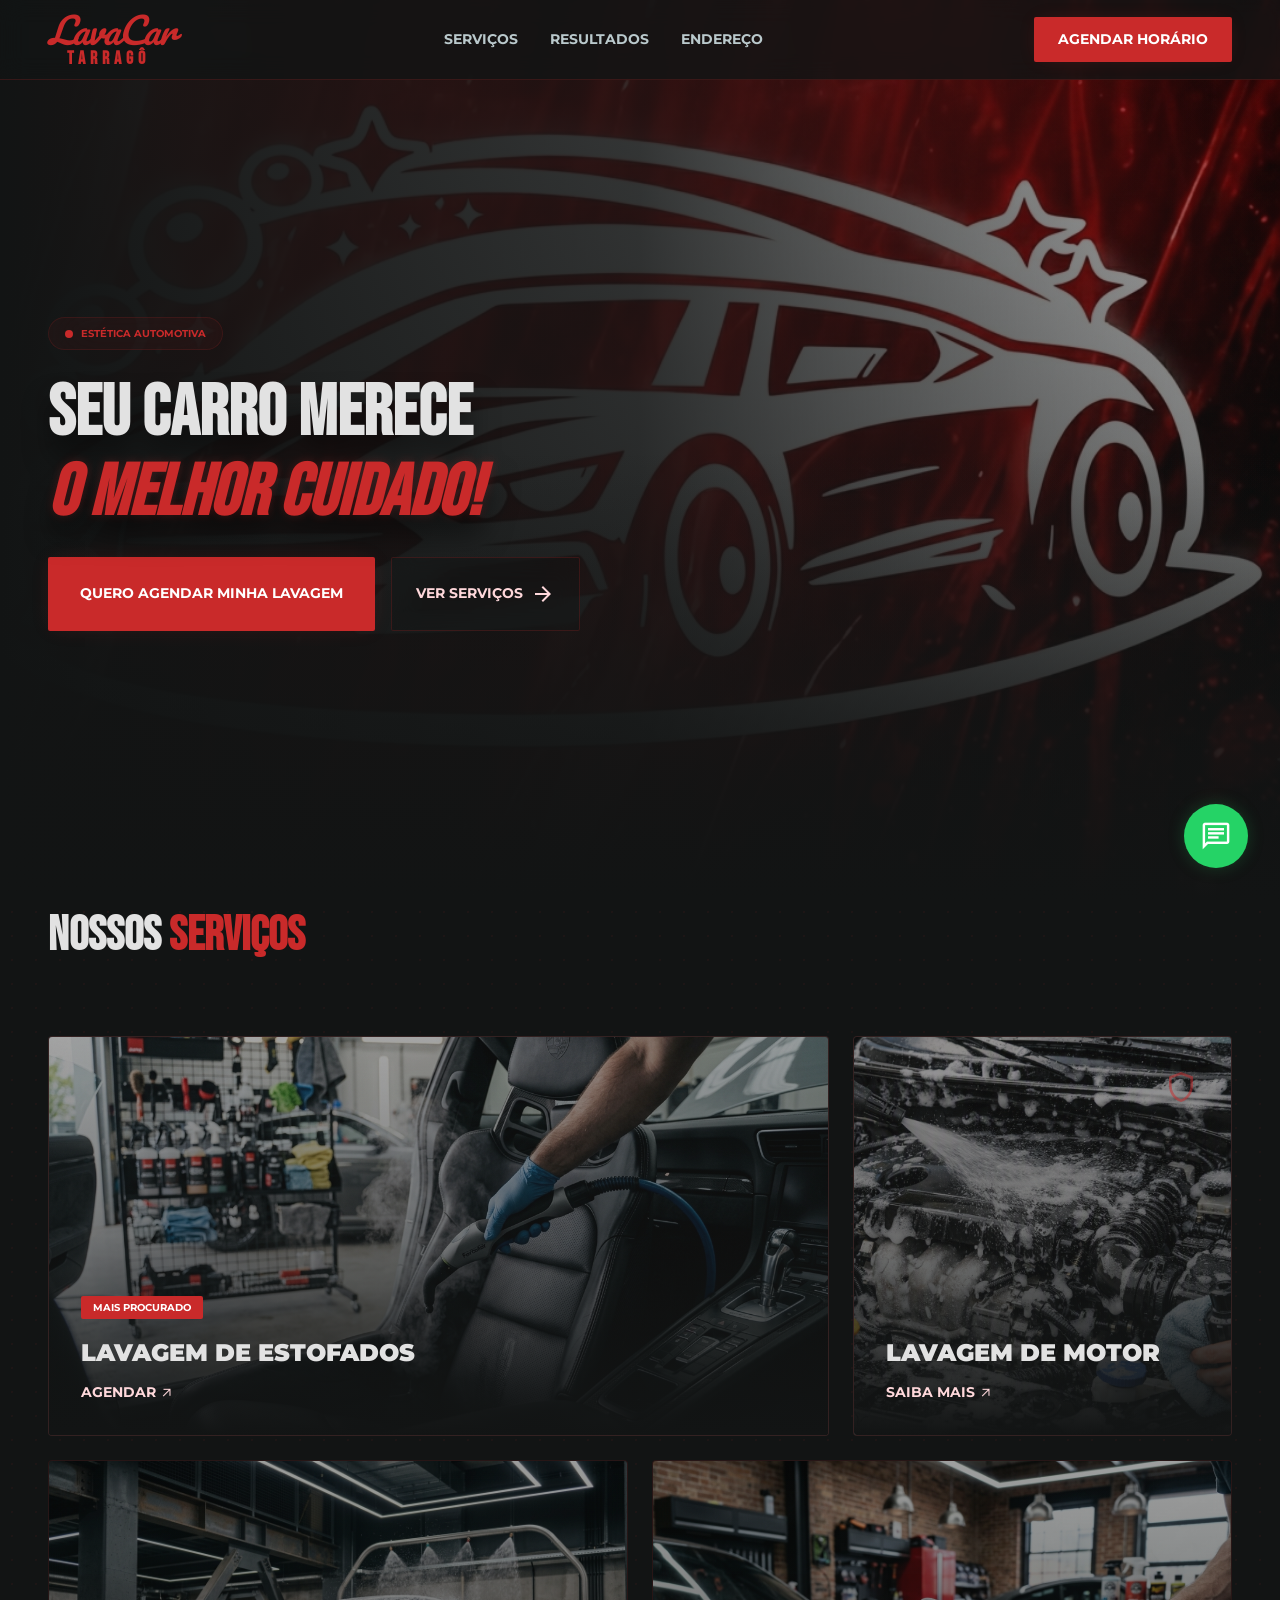
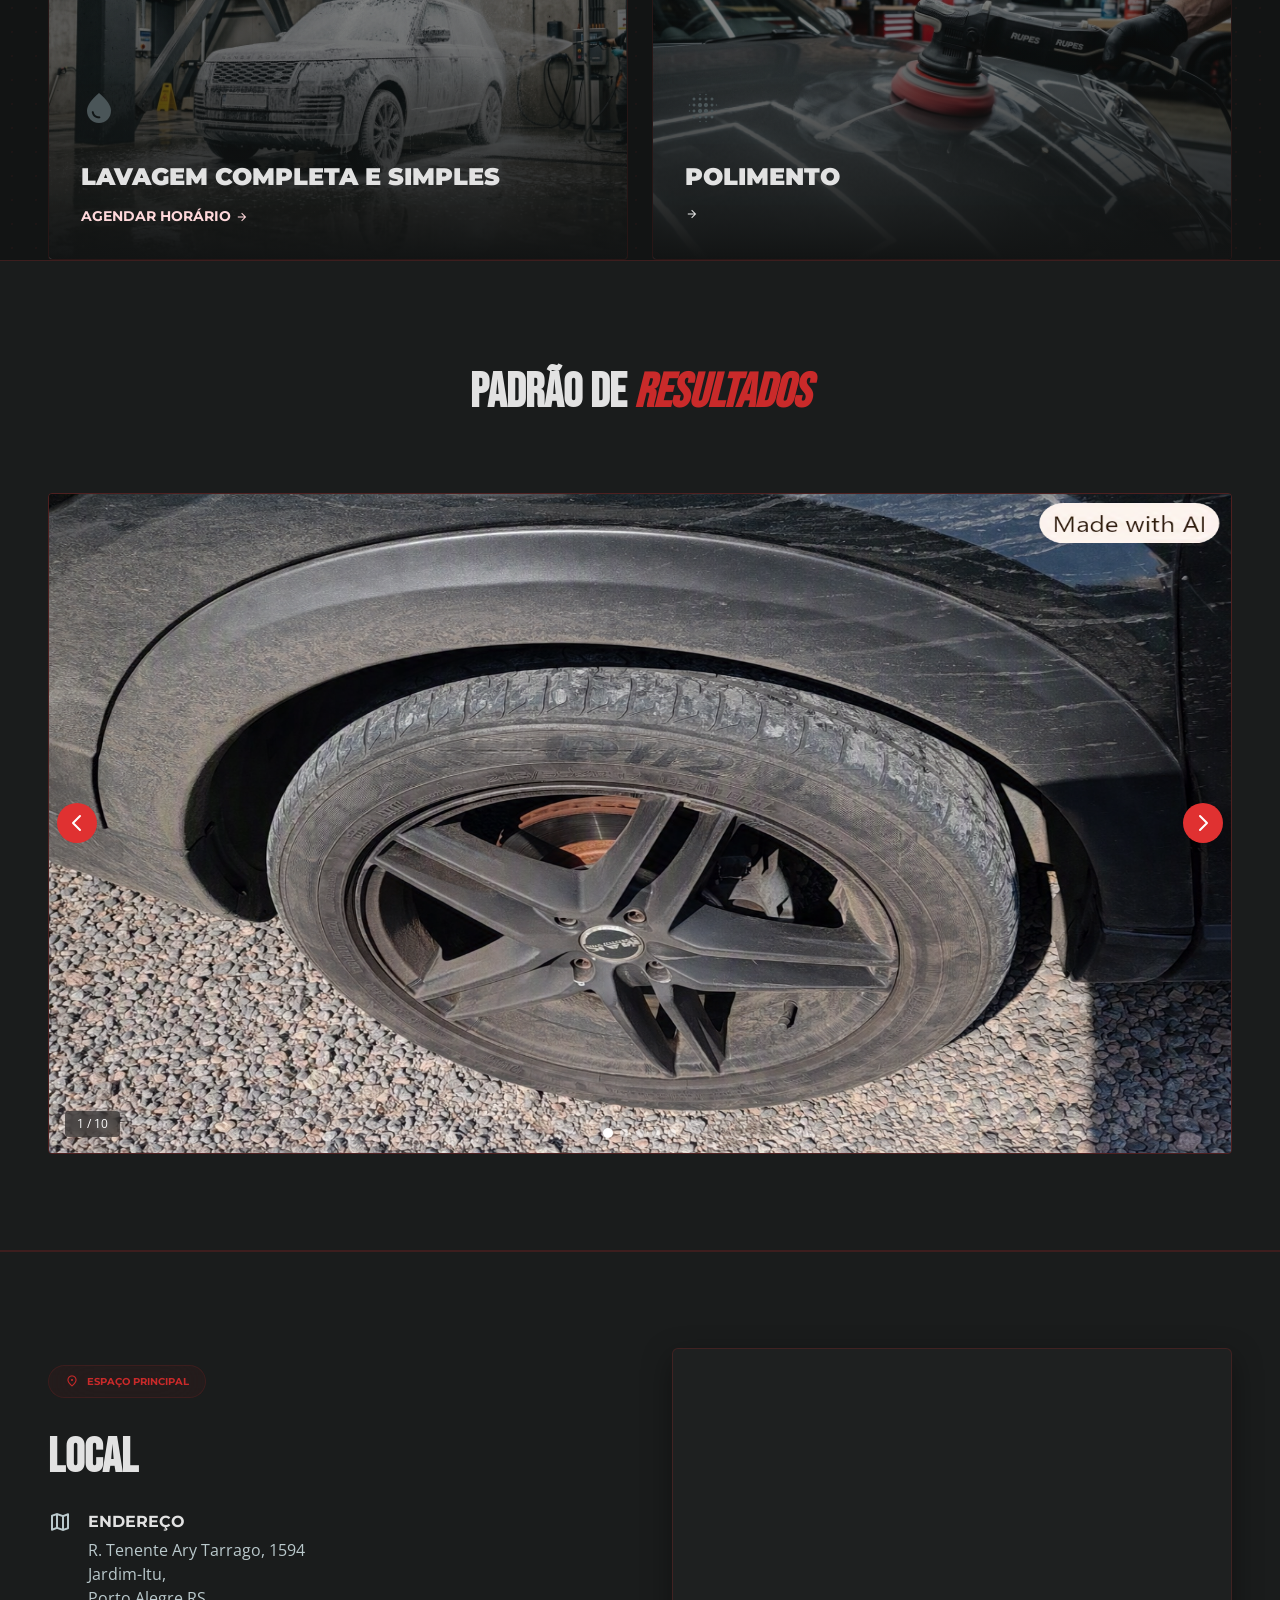
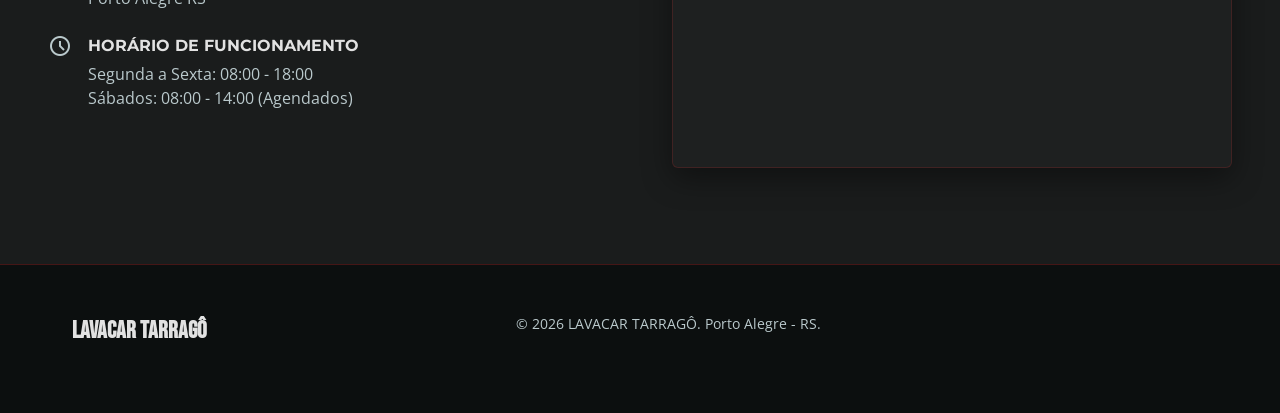
==== commit dd24609e: "feat: adiciona robustez" ====
--- a/index.html
+++ b/index.html
@@ -51,10 +51,6 @@
         Seu carro merece <br>
         <span class="txt-brand txt-glow italic">o melhor cuidado!</span>
       </h1>
-      <p class="hero-desc">
-        Estética automotiva de alto padrão e lavagem detalhada para quem é apaixonado por carros. 
-        Precisão, técnica e os melhores produtos.
-      </p>
       <div class="hero-actions">
         <button class="btn-primary btn-large" data-wa="quero agendar minha lavagem">Quero agendar minha lavagem</button>
         <a href="#servicos" class="btn-sec">
@@ -73,9 +69,6 @@
       <h2 class="sec-title">
         Nossos <span class="txt-brand">Serviços</span>
       </h2>
-      <p class="sec-desc">
-        Do cuidado essencial à restauração completa. Soluções de alto nível desenhadas para proteger e realçar seu investimento.
-      </p>
     </div>
     <div class="services-grid">
       <!-- Higienização -->
@@ -85,20 +78,18 @@
         <div class="card-content">
           <div class="badge-primary">Mais Procurado</div>
           <h3 class="card-title">Lavagem de Estofados</h3>
-          <p class="card-desc">Limpeza profunda do interior. Remoção de manchas, hidratação de couro e desinfecção com ozônio.</p>
           <button class="link-service" data-wa="quero agendar minha lavagem">Agendar <span class="material-symbols-outlined ico-sm">arrow_outward</span></button>
         </div>
       </div>
       <!-- Proteção -->
       <div class="glass-brand service-sm">
-        <img src="./src/imagens/vitrificacao.jpg" class="card-bg-img" alt="Proteção e Vitrificação de pintura">
+        <img src="./src/imagens/vitrificacao.png" class="card-bg-img" alt="Proteção e Vitrificação de pintura">
         <div class="card-overlay"></div>
         <div class="card-icon-top">
           <span class="material-symbols-outlined">shield</span>
         </div>
         <div class="card-content">
-          <h3 class="card-title">Proteção &amp; Vitrificação</h3>
-          <p class="card-desc">Revestimentos cerâmicos (Ceramic Coating) de última geração para brilho espelhado e proteção extrema.</p>
+          <h3 class="card-title">Lavagem de Motor</h3>
           <button class="link-service" data-wa="protecao e vitrificacao">Saiba Mais <span class="material-symbols-outlined ico-sm">arrow_outward</span></button>
         </div>
       </div>
@@ -109,7 +100,6 @@
         <div class="card-content">
           <div class="ico-service">water_drop</div>
           <h3 class="card-title">Lavagem Completa e Simples</h3>
-          <p class="card-desc">Processo snow foam, pincéis de detalhamento, secagem com ar comprimido. Zero risco de micro-riscos.</p>
           <button class="link-service" data-wa="agendar horario">Agendar horário <span class="material-symbols-outlined ico-sm">arrow_forward</span></button>
         </div>
       </div>
@@ -119,9 +109,8 @@
         <div class="card-overlay"></div>
         <div class="card-content">
           <div class="ico-service">blur_on</div>
-          <h3 class="card-title">Polimento Técnico</h3>
-          <p class="card-desc">Correção de pintura em múltiplos estágios. Remoção de hologramas e riscos superficiais.</p>
-          <button class="link-service" data-wa="agendar horario">Agendar avaliação <span class="material-symbols-outlined ico-sm">arrow_forward</span></button>
+          <h3 class="card-title">Polimento</h3>
+        <span class="material-symbols-outlined ico-sm">arrow_forward</span></button>
         </div>
       </div>
     </div>
@@ -135,7 +124,6 @@
       <h2 class="sec-title">
         Padrão de <span class="txt-brand italic">Resultados</span>
       </h2>
-      <p class="sec-desc center">A diferença entre lavar um carro e realizar um tratamento estético.</p>
     </div>
     <div class="carousel-wrapper">
       <div class="carousel-container">
@@ -221,7 +209,7 @@
           <span class="badge-text">Espaço Principal</span>
         </div>
         <h2 class="sec-title">
-          Onde a mágica <br><span class="txt-brand italic">Acontece</span>
+          Local</span>
         </h2>
         <div class="info-list">
           <div class="info-item">
@@ -259,12 +247,6 @@
   <div class="container footer-grid">
     <div>
       <div class="footer-logo">LAVACAR TARRAGÔ</div>
-      <p class="footer-desc">Estética automotiva de precisão. Elevando o padrão do cuidado veicular.</p>
-    </div>
-    <div class="footer-links">
-      <button class="link-footer" data-wa="agendar horario">Polimento</button>
-      <button class="link-footer" data-wa="protecao e vitrificacao">Ceramic Coating</button>
-      <button class="link-footer" data-wa="quero agendar minha lavagem">Interior</button>
     </div>
     <div class="footer-copy">© 2026 LAVACAR TARRAGÔ. Porto Alegre - RS.</div>
   </div>
--- a/src/css/style.css
+++ b/src/css/style.css
@@ -40,14 +40,10 @@
 }
 
 /* Typography & Utility Classes */
-.font-bebas { font-family: 'Bebas Neue', cursive; }
-.font-mont { font-family: 'Montserrat', sans-serif; }
 .txt-brand { color: var(--color-brand); }
 .txt-light { color: var(--color-text-muted); }
 .txt-glow { text-shadow: 0 0 10px rgba(var(--color-brand-rgb), 0.25); }
-.box-glow { box-shadow: 0 0 20px -5px rgba(var(--color-brand-rgb), 0.18); }
 .italic { font-style: italic; }
-.uppercase { text-transform: uppercase; }
 .text-center { text-align: center; }
 
 .carbon-bg {
@@ -143,10 +139,6 @@
   color: var(--color-brand);
 }
 
-.desktop-only {
-  display: none;
-}
-
 .btn-mobile {
   display: inline-flex;
   align-items: center;
@@ -240,6 +232,8 @@
   inset: 0;
   background: linear-gradient(to right, #121414, rgba(18, 20, 20, 0.8), transparent);
   z-index: 10;
+  width: 100%;
+  height: 100%;
 }
 
 .hero-overlay-t {
@@ -247,6 +241,8 @@
   inset: 0;
   background: linear-gradient(to top, #121414, transparent, transparent);
   z-index: 10;
+  width: 100%;
+  height: 100%;
 }
 
 .hero-img {
@@ -321,14 +317,6 @@
   line-height: 1.1;
 }
 
-.hero-desc {
-  font-size: 18px;
-  line-height: 1.625;
-  color: var(--color-text-muted);
-  margin-bottom: 40px;
-  max-width: 576px;
-}
-
 .hero-actions {
   display: flex;
   flex-direction: column;
@@ -337,7 +325,6 @@
 
 /* Services Section */
 .sec-services {
-  padding: 96px 0;
   background-color: var(--color-bg-dark);
 }
 
@@ -351,16 +338,6 @@
   color: #e2e2e2;
   text-transform: uppercase;
   margin-bottom: 16px;
-}
-
-.sec-desc {
-  font-size: 18px;
-  color: var(--color-text-muted);
-  max-width: 672px;
-}
-
-.sec-desc.center {
-  margin: 0 auto;
 }
 
 .services-grid {
@@ -451,13 +428,6 @@
   color: #e2e2e2;
   text-transform: uppercase;
   margin-bottom: 8px;
-}
-
-.card-desc {
-  font-size: 16px;
-  color: var(--color-text-muted);
-  margin-bottom: 24px;
-  max-width: 512px;
 }
 
 .ico-service {
@@ -752,51 +722,6 @@
   opacity: 1;
 }
 
-.map-directions-btn {
-  position: absolute;
-  bottom: 16px;
-  right: 16px;
-  display: inline-flex;
-  align-items: center;
-  gap: 6px;
-  background-color: var(--color-brand);
-  color: #ffffff;
-  font-family: 'Montserrat', sans-serif;
-  font-size: 12px;
-  font-weight: 700;
-  text-transform: uppercase;
-  padding: 10px 16px;
-  border-radius: 4px;
-  text-decoration: none;
-  box-shadow: 0 4px 15px rgba(0, 0, 0, 0.6);
-  transition: all 0.3s ease;
-  z-index: 10;
-}
-
-.map-directions-btn:hover {
-  background-color: var(--color-brand-hover);
-  transform: translateY(-2px);
-  box-shadow: 0 6px 20px rgba(var(--color-brand-rgb), 0.4);
-}
-
-.link-maps {
-  display: inline-flex;
-  align-items: center;
-  gap: 4px;
-  color: var(--color-brand);
-  font-family: 'Montserrat', sans-serif;
-  font-size: 13px;
-  font-weight: 700;
-  text-decoration: none;
-  margin-top: 8px;
-  transition: color 0.3s ease, transform 0.2s ease;
-}
-
-.link-maps:hover {
-  color: var(--color-brand-hover);
-  transform: translateX(2px);
-}
-
 /* Footer Section */
 .footer {
   width: 100%;
@@ -819,33 +744,6 @@
   color: #e2e2e2;
   text-transform: uppercase;
   margin-bottom: 16px;
-}
-
-.footer-desc {
-  font-size: 14px;
-}
-
-.footer-links {
-  display: flex;
-  flex-direction: column;
-  gap: 8px;
-}
-
-.link-footer {
-  font-family: 'Montserrat', sans-serif;
-  font-size: 14px;
-  font-weight: 700;
-  text-transform: uppercase;
-  color: inherit;
-  transition: color 0.3s ease;
-  text-align: left;
-  background: none;
-  border: none;
-  cursor: pointer;
-}
-
-.link-footer:hover {
-  color: var(--color-brand);
 }
 
 .footer-copy {
@@ -900,15 +798,6 @@
 }
 
 /* Animations */
-.animate-bounce {
-  animation: bounce 1s infinite;
-}
-
-@keyframes bounce {
-  0%, 100% { transform: translateY(0); }
-  50% { transform: translateY(-10px); }
-}
-
 @keyframes pulse {
   0%, 100% { opacity: 1; }
   50% { opacity: 0.5; }
